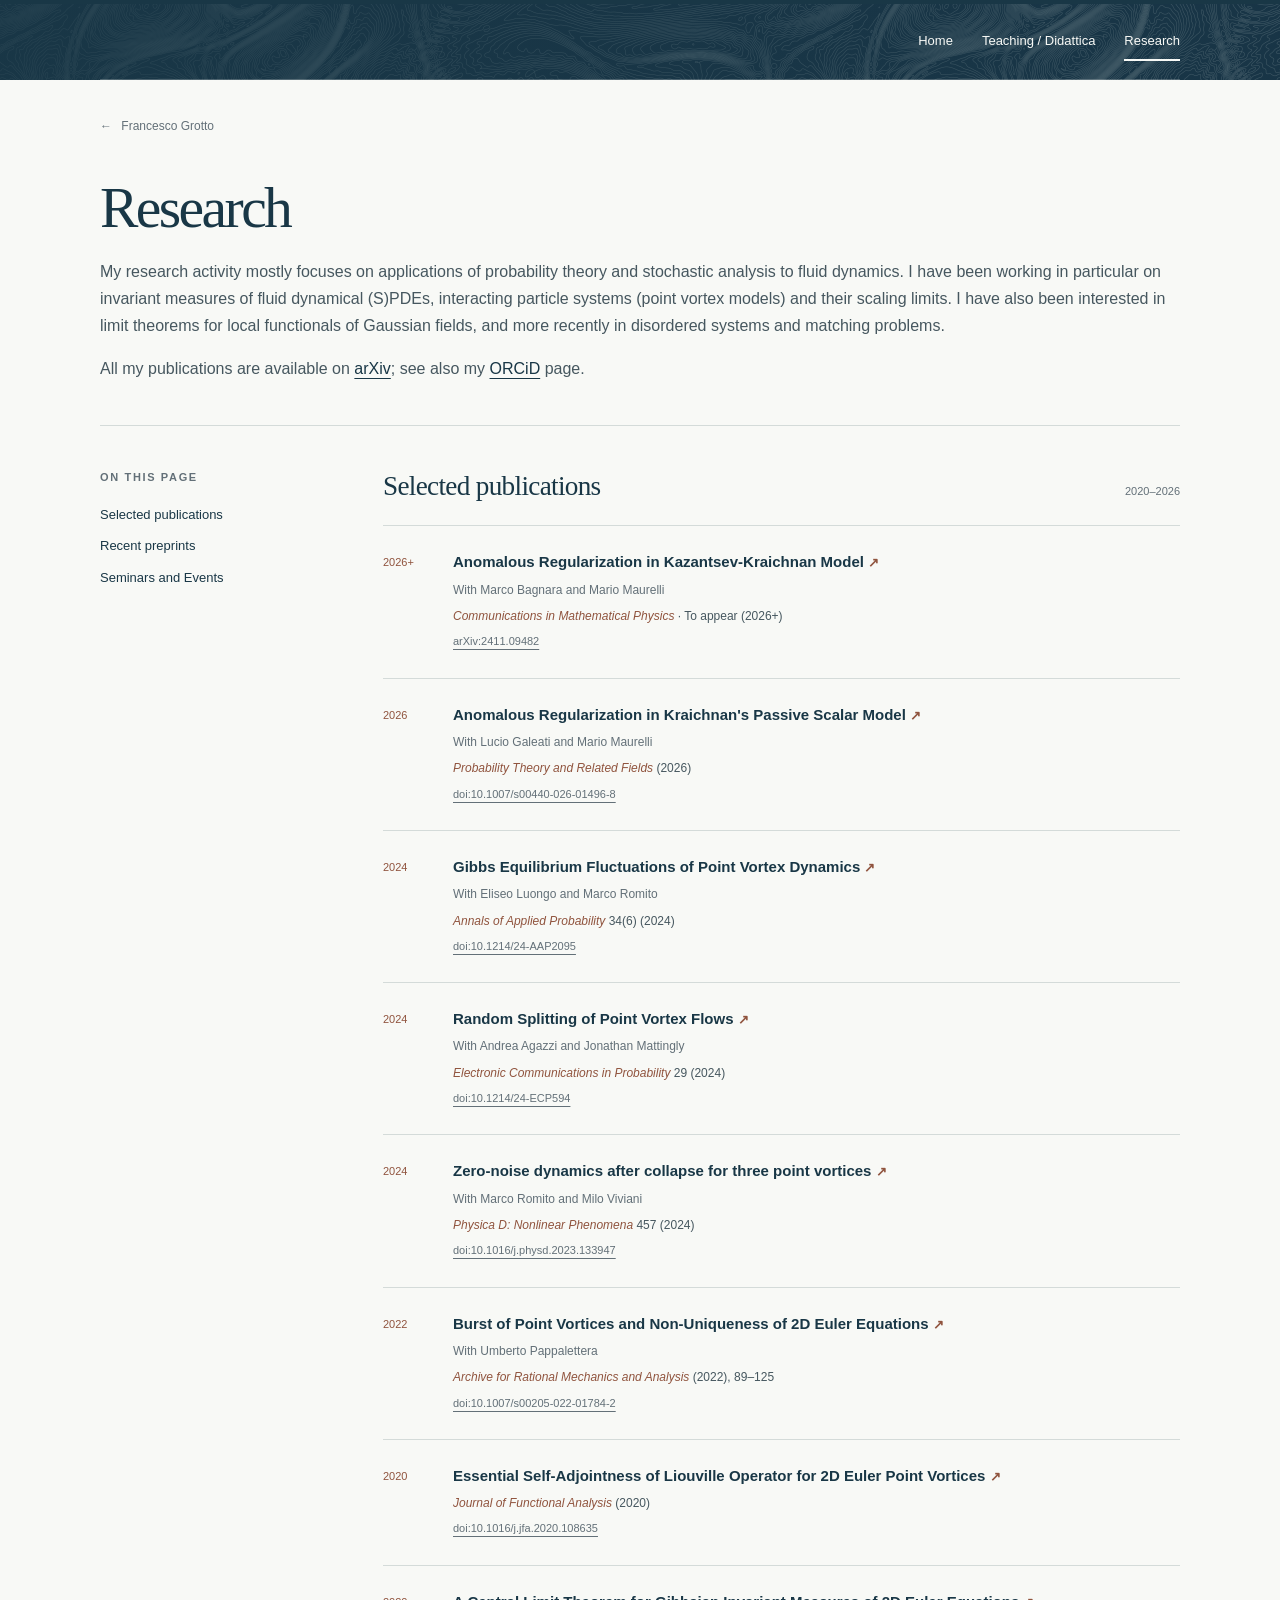
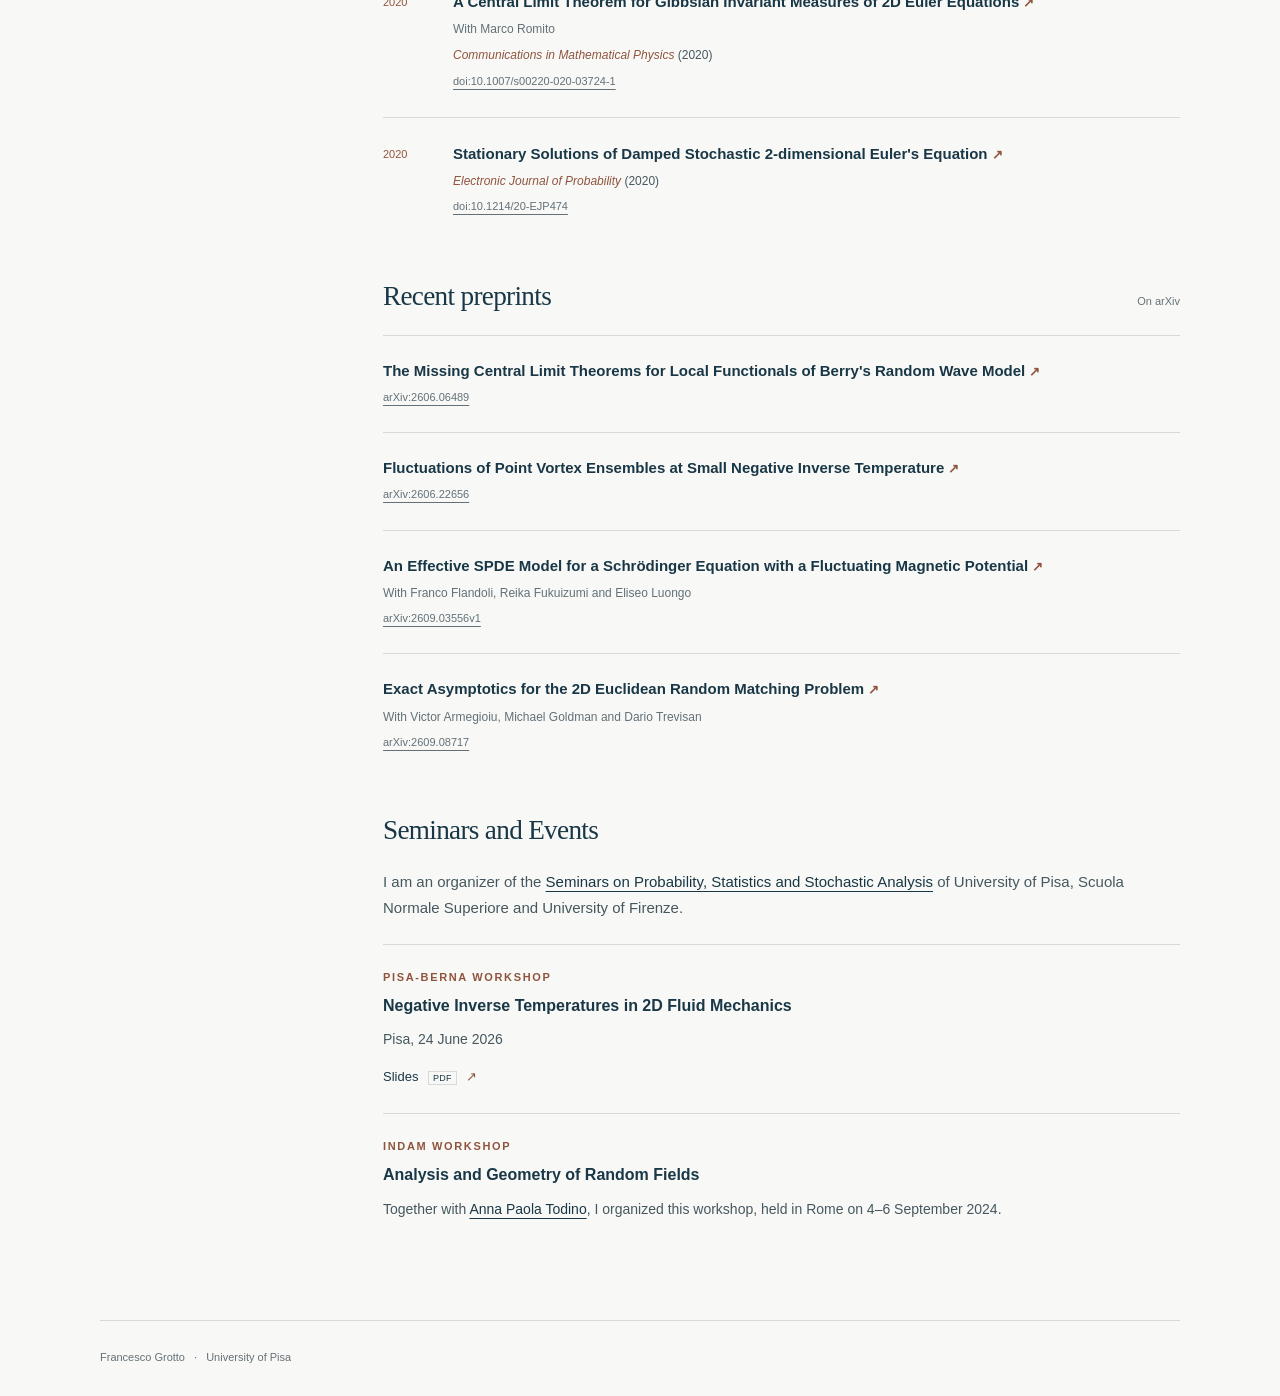
==== research.html @ 297f0f18 "Publish personal website" ====
<!doctype html>
<html lang="en">
<head>
  <meta charset="utf-8">
  <meta name="viewport" content="width=device-width, initial-scale=1">
  <meta name="description" content="Research interests and selected publications of Francesco Grotto: probability theory, stochastic analysis, fluid dynamics and interacting particle systems.">
  <meta name="theme-color" content="#193746">
  <title>Research | Francesco Grotto</title>
  <link rel="icon" href="assets/favicon.svg" type="image/svg+xml">
  <link rel="stylesheet" href="assets/style.css">
</head>
<body>
  <a class="skip-link" href="#main">Skip to content</a>
  <div class="vorticity-band navigation-band">
    <header class="site-header site-shell">
      <nav aria-label="Main navigation">
        <a href="index.html">Home</a>
        <a href="teaching.html" lang="it">Teaching / Didattica</a>
        <a href="research.html" aria-current="page">Research</a>
      </nav>
    </header>
  </div>

  <div class="site-shell">
    <main id="main">
      <div class="page-heading">
        <a class="back-link" href="index.html"><span aria-hidden="true">←</span> Francesco Grotto</a>
        <h1>Research</h1>
        <div class="page-intro">
          <p>My research activity mostly focuses on applications of probability theory and stochastic analysis to fluid dynamics. I have been working in particular on invariant measures of fluid dynamical (S)PDEs, interacting particle systems (point vortex models) and their scaling limits. I have also been interested in limit theorems for local functionals of Gaussian fields, and more recently in disordered systems and matching problems.</p>
          <p>All my publications are available on <a href="https://arxiv.org/search/?query=Grotto%2C+Francesco&amp;searchtype=author">arXiv</a>; see also my <a href="https://orcid.org/0000-0002-8689-4863">ORCiD</a> page.</p>
        </div>
      </div>

      <div class="page-layout">
        <aside class="page-sidebar" aria-label="Page contents">
          <p class="eyebrow">On this page</p>
          <nav aria-label="Research sections">
            <a href="#selected-publications">Selected publications</a>
            <a href="#recent-preprints">Recent preprints</a>
            <a href="#seminars-and-events">Seminars and Events</a>
          </nav>
        </aside>

        <div class="page-content">
          <section class="publications-section" id="selected-publications" aria-labelledby="publications-title">
            <div class="section-heading">
              <h2 id="publications-title">Selected publications</h2>
              <span class="section-note">2020–2026</span>
            </div>
            <ol class="publication-list" aria-label="Selected publications, most recent first">
              <li class="publication">
                <span class="publication-year">2026+</span>
                <div>
                  <h3><a href="https://arxiv.org/abs/2411.09482">Anomalous Regularization in Kazantsev-Kraichnan Model <span aria-hidden="true">↗</span></a></h3>
                  <p class="publication-authors">With <a href="https://marcobagnara.github.io/">Marco Bagnara</a> and <a href="https://sites.google.com/unipi.it/mariomaurelli/homepage">Mario Maurelli</a></p>
                  <p class="publication-venue"><cite>Communications in Mathematical Physics</cite> · To appear (2026+)</p>
                  <a class="publication-source" href="https://arxiv.org/abs/2411.09482">arXiv:2411.09482</a>
                </div>
              </li>
              <li class="publication">
                <span class="publication-year">2026</span>
                <div>
                  <h3><a href="https://doi.org/10.1007/s00440-026-01496-8">Anomalous Regularization in Kraichnan's Passive Scalar Model <span aria-hidden="true">↗</span></a></h3>
                  <p class="publication-authors">With <a href="https://sites.google.com/view/lucio-galeati-math/home">Lucio Galeati</a> and <a href="https://sites.google.com/unipi.it/mariomaurelli/homepage">Mario Maurelli</a></p>
                  <p class="publication-venue"><cite>Probability Theory and Related Fields</cite> (2026)</p>
                  <a class="publication-source" href="https://doi.org/10.1007/s00440-026-01496-8">doi:10.1007/s00440-026-01496-8</a>
                </div>
              </li>
              <li class="publication">
                <span class="publication-year">2024</span>
                <div>
                  <h3><a href="https://projecteuclid.org/journals/annals-of-applied-probability/volume-34/issue-6/Gibbs-equilibrium-fluctuations-of-point-vortex-dynamics/10.1214/24-AAP2095.short">Gibbs Equilibrium Fluctuations of Point Vortex Dynamics <span aria-hidden="true">↗</span></a></h3>
                  <p class="publication-authors">With Eliseo Luongo and <a href="https://people.dm.unipi.it/romito/">Marco Romito</a></p>
                  <p class="publication-venue"><cite>Annals of Applied Probability</cite> 34(6) (2024)</p>
                  <a class="publication-source" href="https://projecteuclid.org/journals/annals-of-applied-probability/volume-34/issue-6/Gibbs-equilibrium-fluctuations-of-point-vortex-dynamics/10.1214/24-AAP2095.short">doi:10.1214/24-AAP2095</a>
                </div>
              </li>
              <li class="publication">
                <span class="publication-year">2024</span>
                <div>
                  <h3><a href="https://doi.org/10.1214/24-ECP594">Random Splitting of Point Vortex Flows <span aria-hidden="true">↗</span></a></h3>
                  <p class="publication-authors">With <a href="https://people.dm.unipi.it/agazzi/">Andrea Agazzi</a> and <a href="https://scholars.duke.edu/person/jonathan.mattingly">Jonathan Mattingly</a></p>
                  <p class="publication-venue"><cite>Electronic Communications in Probability</cite> 29 (2024)</p>
                  <a class="publication-source" href="https://doi.org/10.1214/24-ECP594">doi:10.1214/24-ECP594</a>
                </div>
              </li>
              <li class="publication">
                <span class="publication-year">2024</span>
                <div>
                  <h3><a href="https://doi.org/10.1016/j.physd.2023.133947">Zero-noise dynamics after collapse for three point vortices <span aria-hidden="true">↗</span></a></h3>
                  <p class="publication-authors">With <a href="https://people.dm.unipi.it/romito/">Marco Romito</a> and <a href="https://miloviviani.wordpress.com/">Milo Viviani</a></p>
                  <p class="publication-venue"><cite>Physica D: Nonlinear Phenomena</cite> 457 (2024)</p>
                  <a class="publication-source" href="https://doi.org/10.1016/j.physd.2023.133947">doi:10.1016/j.physd.2023.133947</a>
                </div>
              </li>
              <li class="publication">
                <span class="publication-year">2022</span>
                <div>
                  <h3><a href="https://doi.org/10.1007/s00205-022-01784-2">Burst of Point Vortices and Non-Uniqueness of 2D Euler Equations <span aria-hidden="true">↗</span></a></h3>
                  <p class="publication-authors">With Umberto Pappalettera</p>
                  <p class="publication-venue"><cite>Archive for Rational Mechanics and Analysis</cite> (2022), 89–125</p>
                  <a class="publication-source" href="https://doi.org/10.1007/s00205-022-01784-2">doi:10.1007/s00205-022-01784-2</a>
                </div>
              </li>
              <li class="publication">
                <span class="publication-year">2020</span>
                <div>
                  <h3><a href="https://doi.org/10.1016/j.jfa.2020.108635">Essential Self-Adjointness of Liouville Operator for 2D Euler Point Vortices <span aria-hidden="true">↗</span></a></h3>
                  <p class="publication-venue"><cite>Journal of Functional Analysis</cite> (2020)</p>
                  <a class="publication-source" href="https://doi.org/10.1016/j.jfa.2020.108635">doi:10.1016/j.jfa.2020.108635</a>
                </div>
              </li>
              <li class="publication">
                <span class="publication-year">2020</span>
                <div>
                  <h3><a href="https://doi.org/10.1007/s00220-020-03724-1">A Central Limit Theorem for Gibbsian Invariant Measures of 2D Euler Equations <span aria-hidden="true">↗</span></a></h3>
                  <p class="publication-authors">With <a href="https://people.dm.unipi.it/romito/">Marco Romito</a></p>
                  <p class="publication-venue"><cite>Communications in Mathematical Physics</cite> (2020)</p>
                  <a class="publication-source" href="https://doi.org/10.1007/s00220-020-03724-1">doi:10.1007/s00220-020-03724-1</a>
                </div>
              </li>
              <li class="publication">
                <span class="publication-year">2020</span>
                <div>
                  <h3><a href="https://doi.org/10.1214/20-EJP474">Stationary Solutions of Damped Stochastic 2-dimensional Euler's Equation <span aria-hidden="true">↗</span></a></h3>
                  <p class="publication-venue"><cite>Electronic Journal of Probability</cite> (2020)</p>
                  <a class="publication-source" href="https://doi.org/10.1214/20-EJP474">doi:10.1214/20-EJP474</a>
                </div>
              </li>
            </ol>
          </section>

          <section class="preprints-section" id="recent-preprints" aria-labelledby="preprints-title">
            <div class="section-heading">
              <h2 id="preprints-title">Recent preprints</h2>
              <span class="section-note">On arXiv</span>
            </div>
            <ul class="preprint-list">
              <li>
                <h3><a href="https://arxiv.org/abs/2606.06489">The Missing Central Limit Theorems for Local Functionals of Berry's Random Wave Model <span aria-hidden="true">↗</span></a></h3>
                <a class="publication-source" href="https://arxiv.org/abs/2606.06489">arXiv:2606.06489</a>
              </li>
              <li>
                <h3><a href="https://arxiv.org/abs/2606.22656">Fluctuations of Point Vortex Ensembles at Small Negative Inverse Temperature <span aria-hidden="true">↗</span></a></h3>
                <a class="publication-source" href="https://arxiv.org/abs/2606.22656">arXiv:2606.22656</a>
              </li>
              <li>
                <h3><a href="https://arxiv.org/abs/2609.03556v1">An Effective SPDE Model for a Schrödinger Equation with a Fluctuating Magnetic Potential <span aria-hidden="true">↗</span></a></h3>
                <p class="publication-authors">With <a href="https://sites.google.com/sns.it/franco-flandoli/home-page">Franco Flandoli</a>, <a href="https://w-rdb.waseda.jp/html/100003634_en.html">Reika Fukuizumi</a> and Eliseo Luongo</p>
                <a class="publication-source" href="https://arxiv.org/abs/2609.03556v1">arXiv:2609.03556v1</a>
              </li>
              <li>
                <h3><a href="https://arxiv.org/abs/2609.08717">Exact Asymptotics for the 2D Euclidean Random Matching Problem <span aria-hidden="true">↗</span></a></h3>
                <p class="publication-authors">With <a href="https://scholar.google.com/citations?user=Z60sWWUAAAAJ&amp;hl=en">Victor Armegioiu</a>, <a href="https://www.cmap.polytechnique.fr/~michael.goldman/">Michael Goldman</a> and <a href="https://web.dm.unipi.it/trevisan/it/">Dario Trevisan</a></p>
                <a class="publication-source" href="https://arxiv.org/abs/2609.08717">arXiv:2609.08717</a>
              </li>
            </ul>
          </section>
          <section class="events-section" id="seminars-and-events" aria-labelledby="events-title">
            <div class="section-heading">
              <h2 id="events-title">Seminars and Events</h2>
            </div>
            <p class="events-intro">I am an organizer of the <a href="https://sites.google.com/unipi.it/spass">Seminars on Probability, Statistics and Stochastic Analysis</a> of University of Pisa, Scuola Normale Superiore and University of Firenze.</p>
            <article class="seminar" aria-labelledby="pisa-berna-seminar-title">
              <p class="eyebrow">Pisa-Berna Workshop</p>
              <h3 id="pisa-berna-seminar-title">Negative Inverse Temperatures in 2D Fluid Mechanics</h3>
              <p class="seminar-description">Pisa, <time datetime="2026-06-24">24 June 2026</time></p>
              <a class="text-link" href="PiBe.pdf">Slides <span class="file-type">PDF</span> <span aria-hidden="true">↗</span></a>
            </article>
            <article class="seminar" aria-labelledby="random-fields-workshop-title">
              <p class="eyebrow">INdAM workshop</p>
              <h3 id="random-fields-workshop-title">Analysis and Geometry of Random Fields</h3>
              <p class="seminar-description">Together with <a href="https://sites.google.com/view/anna-paola-todino/home">Anna Paola Todino</a>, I organized this workshop, held in Rome on <time datetime="2024-09-04">4</time>–<time datetime="2024-09-06">6 September 2024</time>.</p>
            </article>
          </section>
        </div>
      </div>
    </main>

    <footer class="site-footer">
      <p>Francesco Grotto <span aria-hidden="true">·</span> University of Pisa</p>
    </footer>
  </div>
</body>
</html>
---- assets/style.css ----
:root {
  color-scheme: light;
  --paper: #f8f9f6;
  --ink: #193746;
  --body: #46575f;
  --muted: #637078;
  --rule: #d4dbd9;
  --accent: #90543e;
  --band-text: #f8f9f6;
  --band-muted: #d7e2e6;
  --serif: Georgia, 'Times New Roman', serif;
  --sans: 'Segoe UI', -apple-system, BlinkMacSystemFont, Arial, sans-serif;
}

* { box-sizing: border-box; }
html { scroll-behavior: smooth; scroll-padding-top: 2rem; }
body { margin: 0; background: var(--paper); color: var(--body); font-family: var(--sans); font-size: 16px; line-height: 1.7; -webkit-font-smoothing: antialiased; }
body::before { display: block; height: 4px; background: var(--ink); content: ''; }
::selection { background: #dbe6e7; color: var(--ink); }
a { color: var(--ink); text-decoration-thickness: 1px; text-underline-offset: 4px; }
a:hover { color: var(--accent); }
a:focus-visible { outline: 2px solid var(--accent); outline-offset: 5px; border-radius: 1px; }
p, h1, h2, h3, figure { margin: 0; }
h1, h2, h3 { color: var(--ink); }
h1, h2 { font-family: var(--serif); font-weight: 400; }
h1 { font-size: clamp(3rem, 5.4vw, 4.5rem); line-height: 1.12; letter-spacing: -0.045em; }
h2 { font-size: 1.9rem; line-height: 1.25; letter-spacing: -0.025em; }
h3 { font-size: 1rem; font-weight: 600; line-height: 1.55; }
img { display: block; max-width: 100%; }
.site-shell { width: min(1080px, calc(100% - 112px)); margin-inline: auto; }
/* The source field is periodic: keep a fixed-size repeating tile, without stretching.
   A navy overlay harmonises the source blue and quietens the lines behind text. */
.vorticity-band {
  color: var(--band-muted);
  background-color: var(--ink);
  background-image: linear-gradient(90deg, rgba(25, 55, 70, 0.94), rgba(25, 55, 70, 0.88) 52%, rgba(25, 55, 70, 0.82)), url('vorticity-contours.png');
  background-size: auto, 800px 800px;
  background-repeat: no-repeat, repeat;
  background-position: center, center;
}
.vorticity-band h1, .vorticity-band .profile-role, .vorticity-band a { color: var(--band-text); }
.vorticity-band .profile-contact > span, .vorticity-band .email-link span { color: var(--band-muted); }
.vorticity-band .profile-affiliation a { text-decoration-color: rgba(248, 249, 246, 0.5); }
.vorticity-band a:hover { color: #fff; text-decoration: underline; }
.vorticity-band a:focus-visible { color: #fff; outline-color: var(--band-text); background-color: rgba(25, 55, 70, 0.75); }
.vorticity-band .portrait img { border-color: rgba(248, 249, 246, 0.6); }
.vorticity-band .site-header { border-bottom-color: rgba(248, 249, 246, 0.22); }
.vorticity-band .site-header nav a[aria-current="page"]::after { background: var(--band-text); }
.site-header { min-height: 76px; display: flex; align-items: center; justify-content: flex-end; border-bottom: 1px solid var(--rule); }
.site-header nav { display: flex; align-items: center; gap: 29px; }
.site-header nav a { position: relative; padding-block: 10px; font-size: 0.8125rem; font-weight: 500; text-decoration: none; white-space: nowrap; }
.site-header nav a[aria-current="page"]::after { position: absolute; height: 2px; background: var(--accent); content: ''; left: 0; right: 0; bottom: 2px; }
.eyebrow { font-size: 0.6875rem; line-height: 1.5; font-weight: 600; text-transform: uppercase; letter-spacing: 0.15em; color: var(--muted); }
.profile { display: grid; grid-template-columns: minmax(0, 1fr) 300px; grid-template-areas: 'identity portrait' 'details portrait'; column-gap: 48px; align-items: center; padding: 69px 0 65px; }
.profile-identity { grid-area: identity; }
.profile-details { grid-area: details; }
.profile-role { font-size: 1.2rem; color: var(--ink); margin-top: 20px; }
.profile-affiliation { font-size: 0.9375rem; margin-top: 1px; }
.profile-affiliation a { text-decoration-color: var(--rule); }
.profile-contact { display: flex; flex-direction: column; gap: 13px; font-size: 0.8125rem; line-height: 1.7; font-style: normal; margin-top: 23px; }
.email-link { align-self: start; font-size: 0.875rem; text-decoration: none; }
.email-link span { padding-left: 8px; color: var(--accent); }
.profile-contact > span { color: var(--muted); }
.portrait { grid-area: portrait; width: 240px; justify-self: center; align-self: center; }
.portrait img { width: 100%; height: auto; aspect-ratio: 1; object-fit: cover; object-position: 50% 35%; border: 1px solid var(--rule); border-radius: 50%; }
.portrait figcaption { font-size: 0.625rem; color: var(--muted); text-transform: uppercase; letter-spacing: 0.12em; margin-top: 11px; text-align: center; }
.home-sections { border-top: 1px solid var(--rule); }
.home-section { padding-block: 32px 34px; border-bottom: 1px solid var(--rule); }
.home-section h2 { font-size: 1.875rem; }
.home-section h2 a { display: inline; text-decoration: none; }
.title-translation { color: var(--muted); }
.section-arrow { display: inline-block; margin-left: 15px; font-family: var(--sans); font-size: 1.25rem; font-weight: 400; color: var(--accent); transition: transform 160ms ease; }
.home-section h2 a:hover .section-arrow { transform: translate(2px, -2px); }
.home-section-copy p { max-width: 620px; font-size: 0.9375rem; line-height: 1.75; margin-top: 12px; }
.home-news strong { color: var(--accent); margin-inline-end: 0.4em; }
.section-note { font-size: 0.6875rem; color: var(--muted); }
.site-footer { display: flex; flex-wrap: wrap; align-items: center; justify-content: space-between; gap: 16px 28px; padding-block: 27px 30px; font-size: 0.6875rem; color: var(--muted); }
.site-footer p span { padding-inline: 6px; }
body:not(.home) .site-footer { margin-top: 74px; border-top: 1px solid var(--rule); }
.page-heading { padding-block: 31px 43px; border-bottom: 1px solid var(--rule); }
.back-link { font-size: 0.75rem; text-decoration: none; color: var(--muted); }
.back-link span { margin-right: 6px; }
.page-heading .eyebrow { margin-top: 38px; margin-bottom: 13px; }
.page-heading .back-link + h1 { margin-top: 38px; }
.page-heading h1 { font-size: clamp(2.8rem, 4.5vw, 3.8rem); }
.page-intro { margin-top: 17px; font-size: 1rem; }
.page-intro p + p { margin-top: 1em; }
.page-layout { display: grid; grid-template-columns: 215px minmax(0, 1fr); column-gap: 68px; padding-top: 43px; align-items: start; }
.page-sidebar { position: sticky; top: 32px; font-size: 0.8125rem; }
.page-sidebar nav { display: flex; flex-direction: column; gap: 12px; margin-top: 19px; }
.page-sidebar nav a { text-decoration: none; line-height: 1.5; }
.sidebar-note { border-top: 1px solid var(--rule); margin-top: 30px; padding-top: 24px; }
.sidebar-note h2 { font-family: var(--sans); font-size: 0.8125rem; font-weight: 600; letter-spacing: 0; line-height: 1.6; margin-bottom: 9px; }
.sidebar-note p { color: var(--muted); font-size: 0.75rem; }
.sidebar-note p a { overflow-wrap: anywhere; }
.sidebar-note .text-link { margin-top: 14px; font-size: 0.75rem; display: inline-block; }
.text-link { font-size: 0.8125rem; text-decoration: none; }
.text-link span[aria-hidden] { color: var(--accent); margin-left: 6px; }
.page-content { min-width: 0; }
.page-content > section { scroll-margin-top: 32px; }
.page-content h2 { font-size: 1.7rem; }
.section-heading { display: flex; flex-wrap: wrap; align-items: baseline; justify-content: space-between; gap: 10px; padding-bottom: 22px; }
.publication-list, .preprint-list { list-style: none; margin: 0; padding: 0; }
.publication { display: grid; grid-template-columns: 50px minmax(0, 1fr); gap: 20px; padding-block: 24px; border-top: 1px solid var(--rule); }
.publication-year { font-size: 0.6875rem; color: var(--accent); font-variant-numeric: tabular-nums; padding-top: 3px; }
.publication h3, .preprint-list h3 { font-size: 0.9375rem; }
.publication h3 a, .preprint-list h3 a { text-decoration: none; }
.publication h3 a span, .preprint-list h3 a span { color: var(--accent); white-space: nowrap; font-size: 0.8125rem; }
.publication-authors { font-size: 0.75rem; color: var(--muted); margin-top: 6px; }
.publication-authors a { color: inherit; text-decoration: none; }
.publication-authors a:hover { color: var(--accent); text-decoration: underline; }
.publication-venue { font-size: 0.75rem; margin-top: 6px; }
.publication-venue cite { color: var(--accent); }
.publication-source { display: inline-block; font-size: 0.6875rem; color: var(--muted); margin-top: 5px; overflow-wrap: anywhere; }
.preprints-section, .events-section { margin-top: 36px; }
.events-intro { font-size: 0.9375rem; margin-bottom: 24px; }
.preprint-list li { border-top: 1px solid var(--rule); padding-block: 23px; }
.seminar { border-top: 1px solid var(--rule); padding-block: 24px; }
.seminar .eyebrow { color: var(--accent); margin-bottom: 8px; }
.seminar-description { font-size: 0.875rem; margin-top: 10px; }
.seminar .text-link { display: inline-block; margin-top: 14px; }
.draft-note { padding: 14px 17px; background: #eef0eb; border-left: 2px solid #a2afa6; font-size: 0.75rem; color: var(--body); margin-bottom: 34px; }
.draft-label { color: var(--ink); font-weight: 600; margin-right: 7px; }
.course { padding-bottom: 32px; }
.course + .course { border-top: 1px solid var(--rule); padding-top: 32px; }
.course .eyebrow { margin-bottom: 10px; font-size: 0.625rem; letter-spacing: 0.1em; color: var(--accent); }
.course > p:not(.eyebrow) { font-size: 0.9375rem; margin-top: 15px; }
.course-details { display: grid; grid-template-columns: 1fr 1fr; gap: 30px; margin-top: 22px; }
.course-details h3 { font-size: 0.8125rem; margin-bottom: 6px; }
.course-details p { font-size: 0.8125rem; }
.placeholder-copy { color: var(--muted); }
.course > .text-link { display: inline-block; margin-top: 23px; }
.file-type { border: 1px solid var(--rule); font-size: 0.5625rem; padding: 1px 4px; margin-left: 6px; letter-spacing: 0.03em; }
.skip-link { position: absolute; left: 20px; top: -100px; padding: 8px 16px; background: var(--ink); color: white; z-index: 10; }
.skip-link:focus { top: 12px; color: white; }

@media (min-width: 1400px) {
  .site-shell { width: min(1120px, calc(100% - 160px)); }
  .profile { padding-block: 82px 76px; }
  .home-section { padding-block: 36px 38px; }
}
@media (max-width: 1000px) {
  .site-shell { width: calc(100% - 72px); }
  .site-header nav { gap: 20px; }
  .profile { grid-template-columns: minmax(0, 1fr) 240px; column-gap: 32px; }
  .page-layout { grid-template-columns: 175px minmax(0, 1fr); column-gap: 38px; }
}
@media (max-width: 720px) {
  .site-shell { width: calc(100% - 40px); }
  .site-header { min-height: 0; padding-block: 17px 13px; }
  .site-header nav { width: 100%; gap: 23px; flex-wrap: wrap; }
  .site-header nav a { font-size: 0.75rem; padding-block: 6px 10px; }
  .profile { grid-template-columns: minmax(0, 1fr) clamp(112px, 24vw, 160px); grid-template-areas: 'identity portrait' 'details details'; column-gap: 20px; padding-block: 43px 38px; }
  .profile h1 { font-size: clamp(2rem, 7.5vw, 3.5rem); }
  .profile-role { margin-top: 21px; font-size: 1.0625rem; }
  .profile-affiliation { max-width: 340px; font-size: 0.8125rem; }
  .profile-contact { font-size: 0.75rem; margin-top: 22px; gap: 14px; }
  .email-link { font-size: 0.8125rem; }
  .portrait { width: 100%; }
  .portrait figcaption { display: none; }
  .home-section { padding-block: 28px; }
  .home-section h2 { font-size: clamp(1.4rem, 4.8vw, 1.8rem); }
  .home-section-copy p { font-size: 0.875rem; margin-top: 10px; }
  .section-arrow { font-size: 1rem; margin-left: 9px; }
  .site-footer { align-items: flex-start; flex-direction: column; gap: 10px; padding-block: 24px; }
  .page-heading { padding-block: 23px 31px; }
  .page-heading .eyebrow { margin-top: 31px; }
  .page-heading .back-link + h1 { margin-top: 31px; }
  .page-heading h1 { font-size: clamp(2.6rem, 8vw, 3.6rem); }
  .page-intro { font-size: 0.9375rem; }
  .page-layout { display: block; padding-top: 25px; }
  .page-sidebar { position: static; padding-bottom: 26px; margin-bottom: 29px; border-bottom: 1px solid var(--rule); }
  .page-sidebar nav { flex-direction: row; flex-wrap: wrap; column-gap: 20px; row-gap: 12px; margin-top: 14px; }
  .sidebar-note { margin-top: 22px; padding-top: 18px; }
  .sidebar-note p { max-width: 430px; }
  .sidebar-note .text-link { margin-top: 10px; }
  .page-content h2 { font-size: 1.6rem; }
  .course-details { gap: 21px; }
  .publication { grid-template-columns: 42px minmax(0, 1fr); gap: 14px; }
  .publication h3, .preprint-list h3 { font-size: 0.9375rem; }
  body:not(.home) .site-footer { margin-top: 42px; }
}
@media (max-width: 380px) {
  .site-header nav { gap: 14px; }
  .site-header nav a { font-size: 0.6875rem; }
  .profile-contact > span { font-size: 0.6875rem; }
  .course-details { grid-template-columns: 1fr; gap: 17px; }
}
@media (prefers-reduced-motion: reduce) {
  html { scroll-behavior: auto; }
  *, *::before, *::after { transition: none !important; }
}
@media print {
  body { background: white; font-size: 11pt; }
  .vorticity-band { background: none; color: var(--body); }
  .vorticity-band h1, .vorticity-band .profile-role, .vorticity-band a { color: var(--ink); }
  .vorticity-band .profile-contact > span, .vorticity-band .email-link span { color: var(--body); }
  .navigation-band { display: none; }
  body::before, .skip-link, .site-header nav, .page-sidebar, .site-footer { display: none; }
  .site-shell { width: 100%; }
  .site-header { min-height: 70px; }
  .page-layout { display: block; }
  .page-heading { padding-block: 20px; }
  .publication, .preprint-list li, .course, .seminar { break-inside: avoid; }
  a { color: inherit; }
}
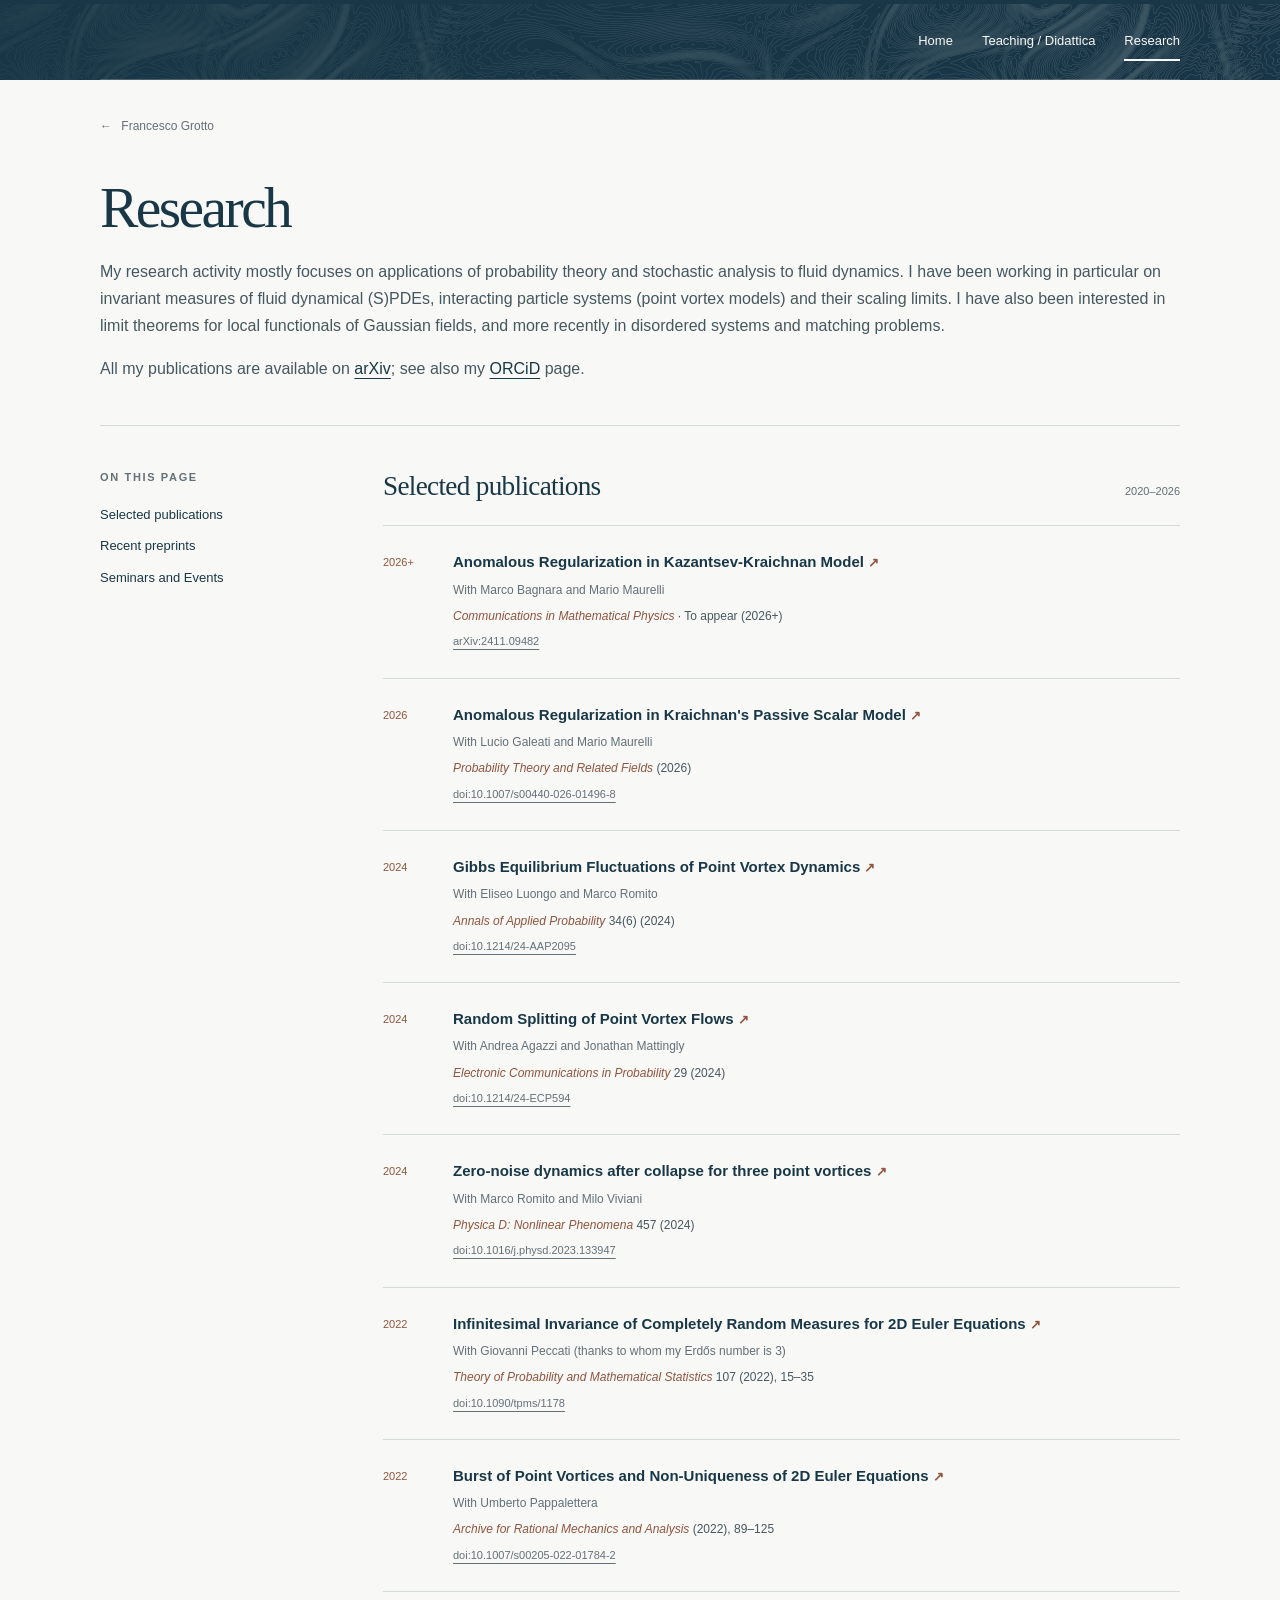
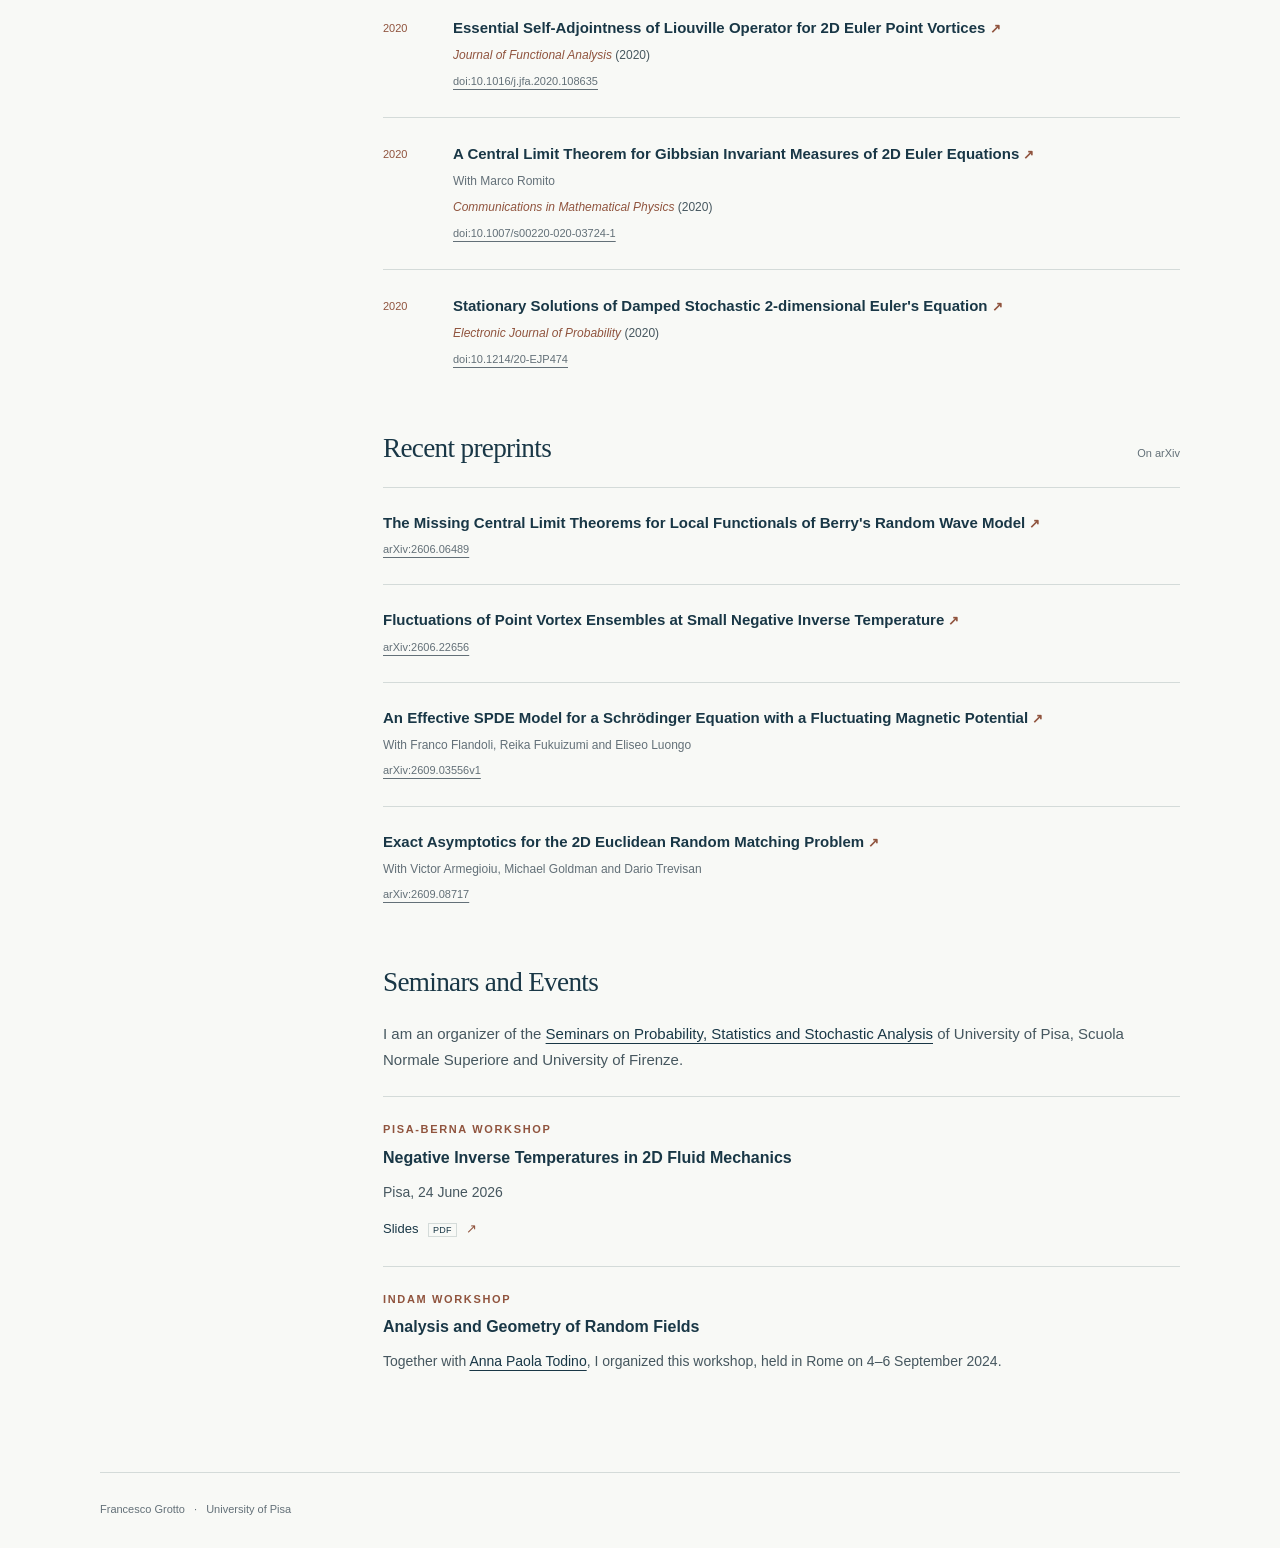
==== commit 292b15a7: "Add the Euler equations publication with Giovanni Peccati" ====
--- a/research.html
+++ b/research.html
@@ -5,7 +5,7 @@
   <meta name="viewport" content="width=device-width, initial-scale=1">
   <meta name="description" content="Research interests and selected publications of Francesco Grotto: probability theory, stochastic analysis, fluid dynamics and interacting particle systems.">
   <meta name="theme-color" content="#193746">
-  <title>Research | Francesco Grotto</title>
+  <title translate="no">Research | Francesco Grotto</title>
   <link rel="icon" href="assets/favicon.svg" type="image/svg+xml">
   <link rel="stylesheet" href="assets/style.css">
 </head>
@@ -24,7 +24,7 @@
   <div class="site-shell">
     <main id="main">
       <div class="page-heading">
-        <a class="back-link" href="index.html"><span aria-hidden="true">←</span> Francesco Grotto</a>
+        <a class="back-link notranslate" translate="no" href="index.html"><span aria-hidden="true">←</span> Francesco Grotto</a>
         <h1>Research</h1>
         <div class="page-intro">
           <p>My research activity mostly focuses on applications of probability theory and stochastic analysis to fluid dynamics. I have been working in particular on invariant measures of fluid dynamical (S)PDEs, interacting particle systems (point vortex models) and their scaling limits. I have also been interested in limit theorems for local functionals of Gaussian fields, and more recently in disordered systems and matching problems.</p>
@@ -92,6 +92,15 @@
                   <p class="publication-authors">With <a href="https://people.dm.unipi.it/romito/">Marco Romito</a> and <a href="https://miloviviani.wordpress.com/">Milo Viviani</a></p>
                   <p class="publication-venue"><cite>Physica D: Nonlinear Phenomena</cite> 457 (2024)</p>
                   <a class="publication-source" href="https://doi.org/10.1016/j.physd.2023.133947">doi:10.1016/j.physd.2023.133947</a>
+                </div>
+              </li>
+              <li class="publication">
+                <span class="publication-year">2022</span>
+                <div>
+                  <h3><a href="https://doi.org/10.1090/tpms/1178">Infinitesimal Invariance of Completely Random Measures for 2D Euler Equations <span aria-hidden="true">↗</span></a></h3>
+                  <p class="publication-authors">With <a href="https://sites.google.com/site/giovannipeccati/home">Giovanni Peccati</a> (thanks to whom my Erdős number is 3)</p>
+                  <p class="publication-venue"><cite>Theory of Probability and Mathematical Statistics</cite> 107 (2022), 15–35</p>
+                  <a class="publication-source" href="https://doi.org/10.1090/tpms/1178">doi:10.1090/tpms/1178</a>
                 </div>
               </li>
               <li class="publication">
@@ -179,7 +188,7 @@
     </main>
 
     <footer class="site-footer">
-      <p>Francesco Grotto <span aria-hidden="true">·</span> University of Pisa</p>
+      <p><bdi class="notranslate" translate="no">Francesco Grotto</bdi> <span aria-hidden="true">·</span> University of Pisa</p>
     </footer>
   </div>
 </body>
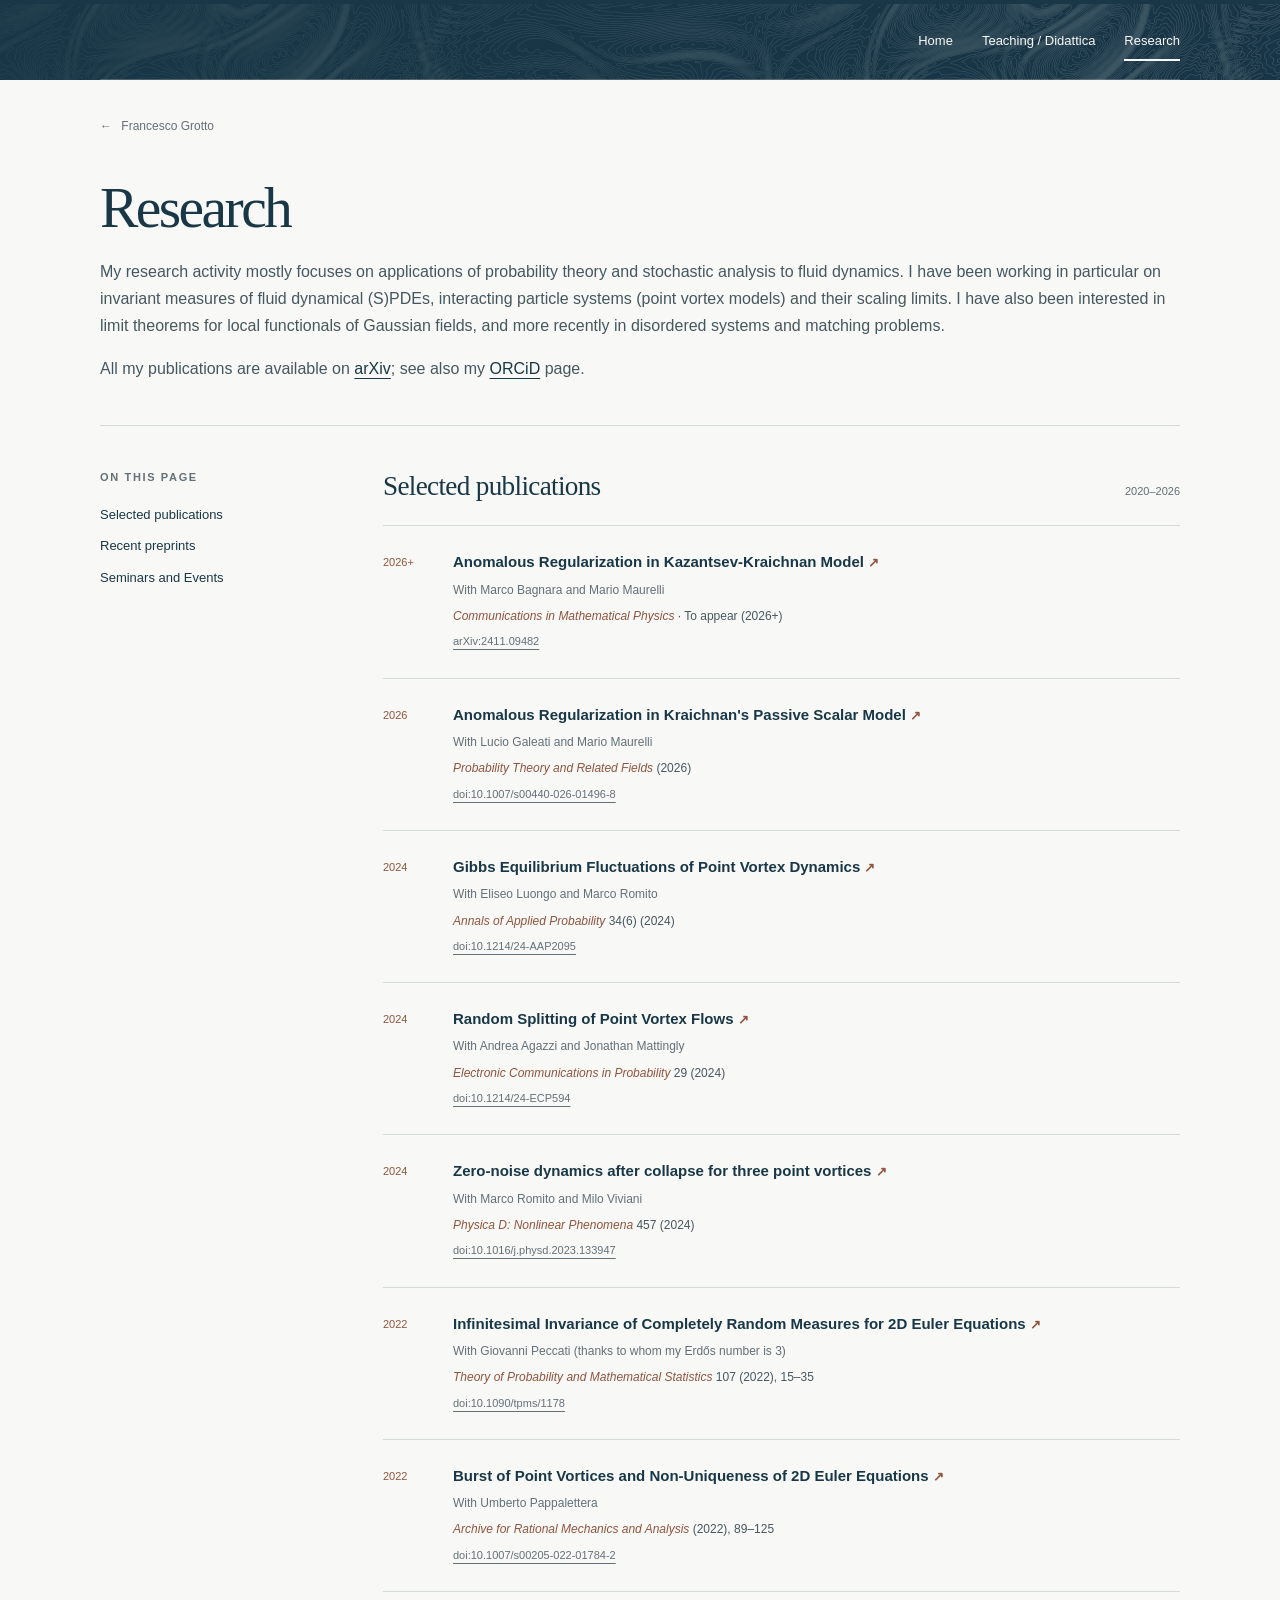
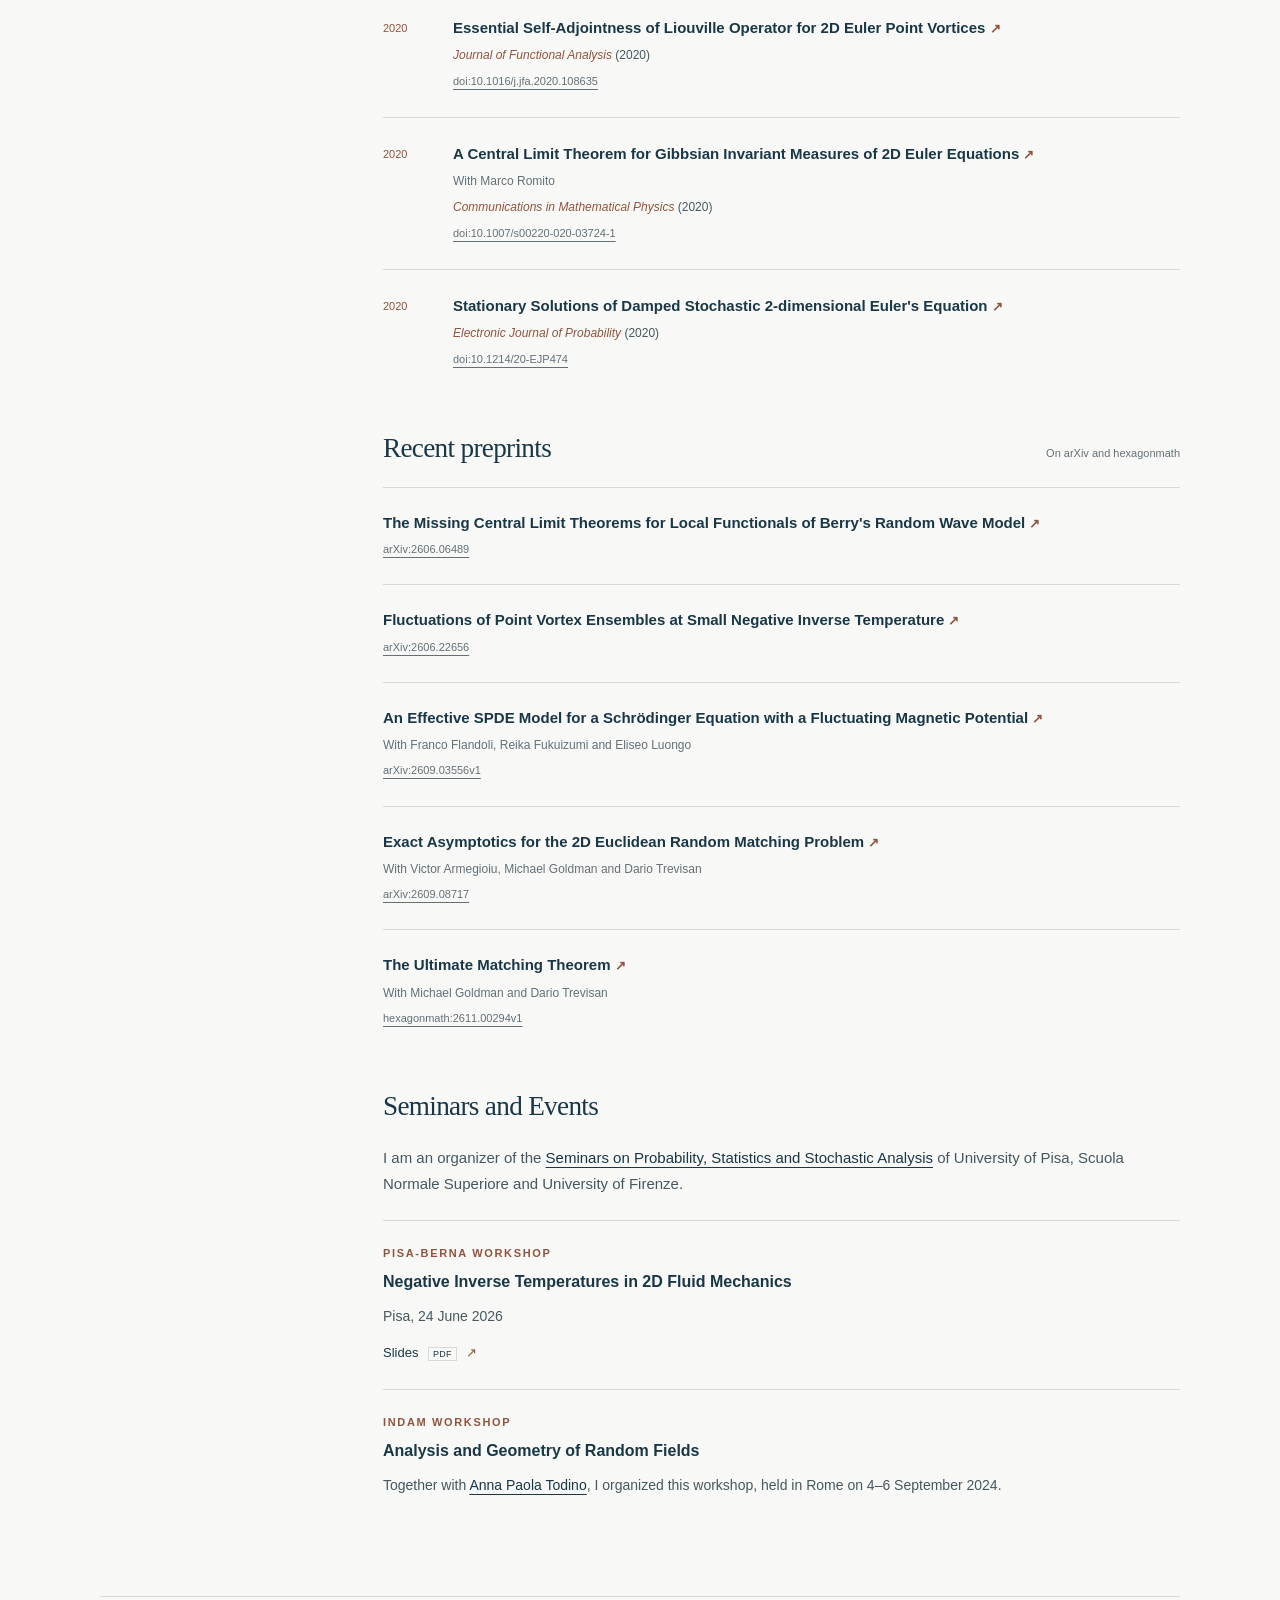
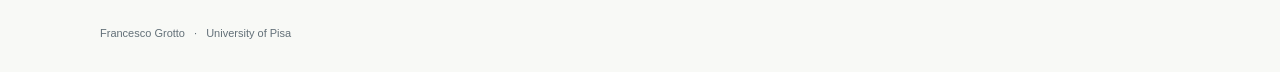
==== commit 4ff238a2: "Add The Ultimate Matching Theorem to recent preprints" ====
--- a/research.html
+++ b/research.html
@@ -143,7 +143,7 @@
           <section class="preprints-section" id="recent-preprints" aria-labelledby="preprints-title">
             <div class="section-heading">
               <h2 id="preprints-title">Recent preprints</h2>
-              <span class="section-note">On arXiv</span>
+              <span class="section-note">On arXiv and hexagonmath</span>
             </div>
             <ul class="preprint-list">
               <li>
@@ -163,6 +163,11 @@
                 <h3><a href="https://arxiv.org/abs/2609.08717">Exact Asymptotics for the 2D Euclidean Random Matching Problem <span aria-hidden="true">↗</span></a></h3>
                 <p class="publication-authors">With <a href="https://scholar.google.com/citations?user=Z60sWWUAAAAJ&amp;hl=en">Victor Armegioiu</a>, <a href="https://www.cmap.polytechnique.fr/~michael.goldman/">Michael Goldman</a> and <a href="https://web.dm.unipi.it/trevisan/it/">Dario Trevisan</a></p>
                 <a class="publication-source" href="https://arxiv.org/abs/2609.08717">arXiv:2609.08717</a>
+              </li>
+              <li>
+                <h3><a href="https://hexagonmath.org/2611.00294v1">The Ultimate Matching Theorem <span aria-hidden="true">↗</span></a></h3>
+                <p class="publication-authors">With <a href="https://www.cmap.polytechnique.fr/~michael.goldman/">Michael Goldman</a> and <a href="https://web.dm.unipi.it/trevisan/it/">Dario Trevisan</a></p>
+                <a class="publication-source" href="https://hexagonmath.org/2611.00294v1">hexagonmath:2611.00294v1</a>
               </li>
             </ul>
           </section>
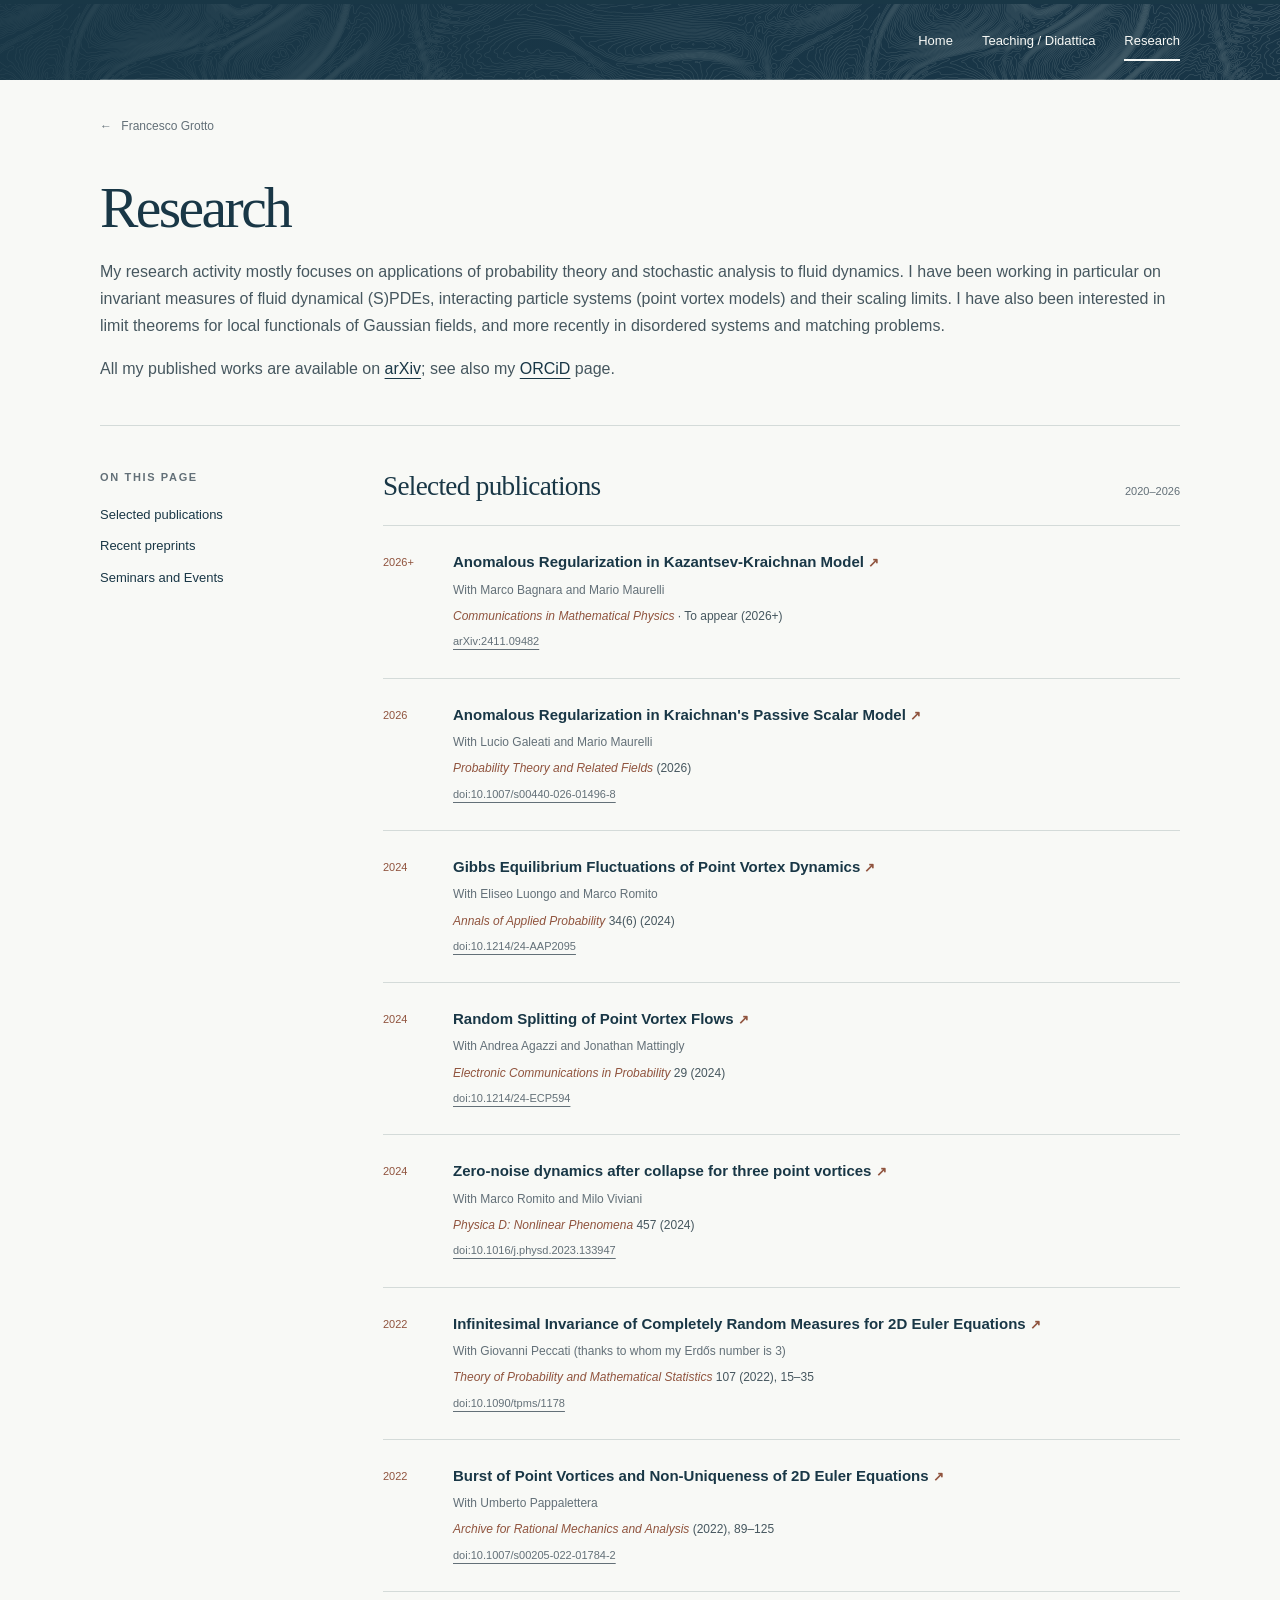
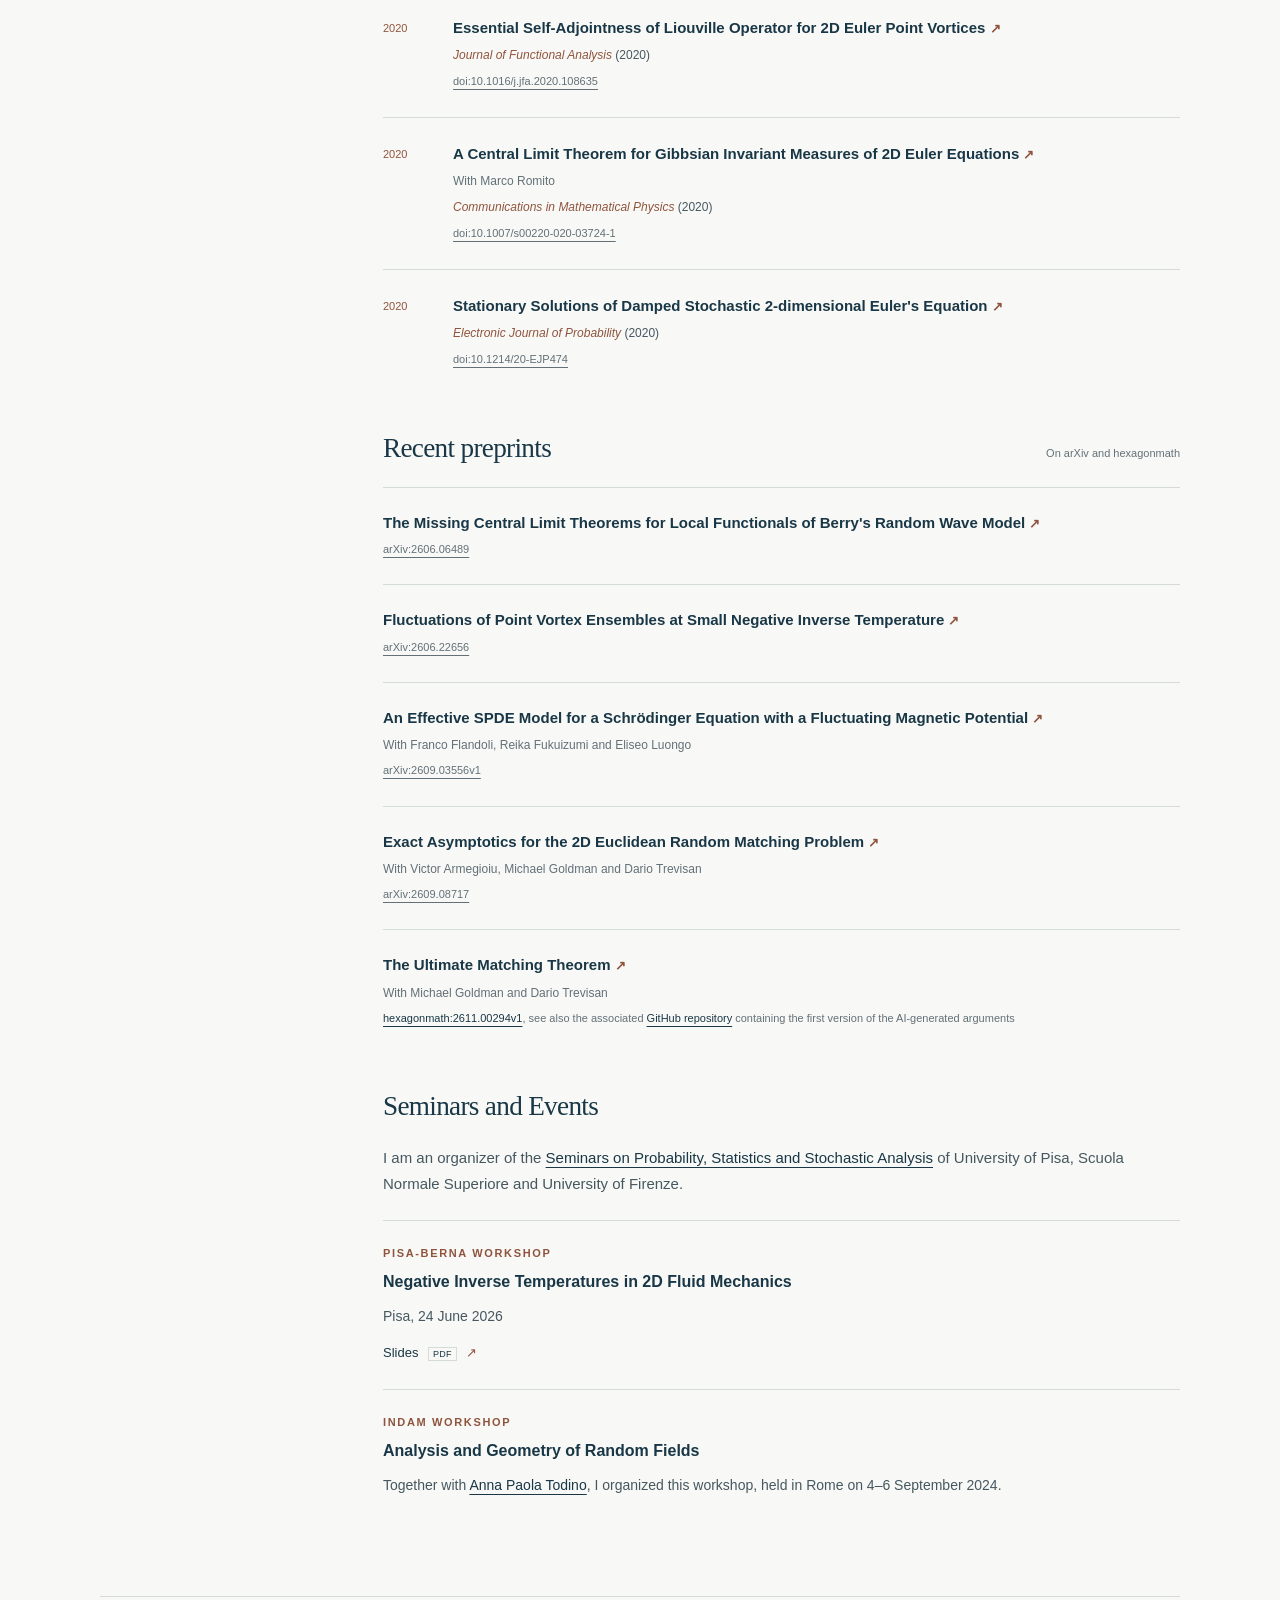
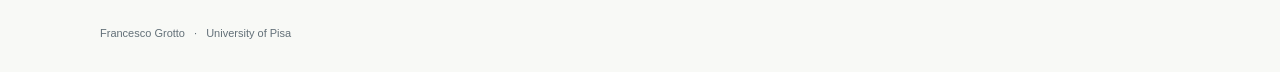
==== commit 359a10fb: "Clarify published works wording and link matching theorem arguments" ====
--- a/research.html
+++ b/research.html
@@ -28,7 +28,7 @@
         <h1>Research</h1>
         <div class="page-intro">
           <p>My research activity mostly focuses on applications of probability theory and stochastic analysis to fluid dynamics. I have been working in particular on invariant measures of fluid dynamical (S)PDEs, interacting particle systems (point vortex models) and their scaling limits. I have also been interested in limit theorems for local functionals of Gaussian fields, and more recently in disordered systems and matching problems.</p>
-          <p>All my publications are available on <a href="https://arxiv.org/search/?query=Grotto%2C+Francesco&amp;searchtype=author">arXiv</a>; see also my <a href="https://orcid.org/0000-0002-8689-4863">ORCiD</a> page.</p>
+          <p>All my published works are available on <a href="https://arxiv.org/search/?query=Grotto%2C+Francesco&amp;searchtype=author">arXiv</a>; see also my <a href="https://orcid.org/0000-0002-8689-4863">ORCiD</a> page.</p>
         </div>
       </div>
 
@@ -167,7 +167,7 @@
               <li>
                 <h3><a href="https://hexagonmath.org/2611.00294v1">The Ultimate Matching Theorem <span aria-hidden="true">↗</span></a></h3>
                 <p class="publication-authors">With <a href="https://www.cmap.polytechnique.fr/~michael.goldman/">Michael Goldman</a> and <a href="https://web.dm.unipi.it/trevisan/it/">Dario Trevisan</a></p>
-                <a class="publication-source" href="https://hexagonmath.org/2611.00294v1">hexagonmath:2611.00294v1</a>
+                <p class="publication-source"><a href="https://hexagonmath.org/2611.00294v1">hexagonmath:2611.00294v1</a>, see also the associated <a href="https://github.com/grottofrancesco/UltimateMatchingTheorem">GitHub repository</a> containing the first version of the AI-generated arguments</p>
               </li>
             </ul>
           </section>
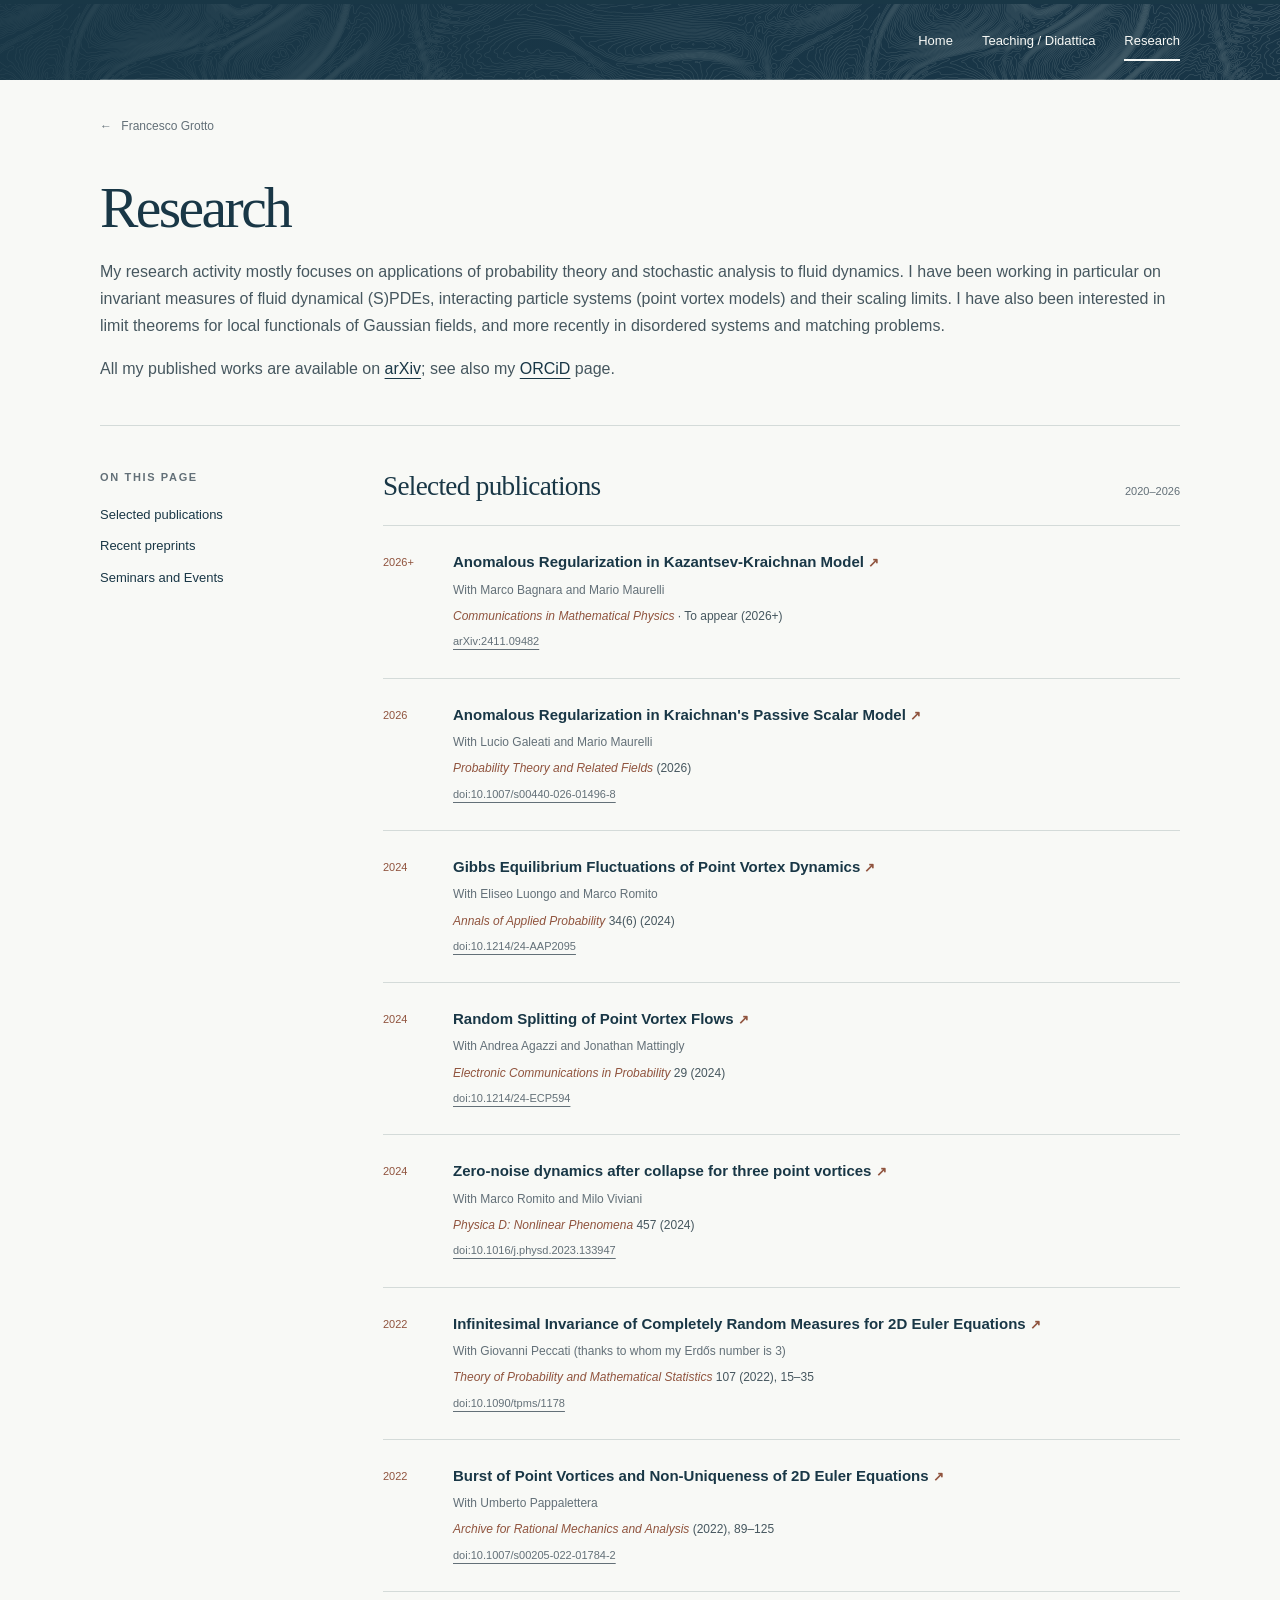
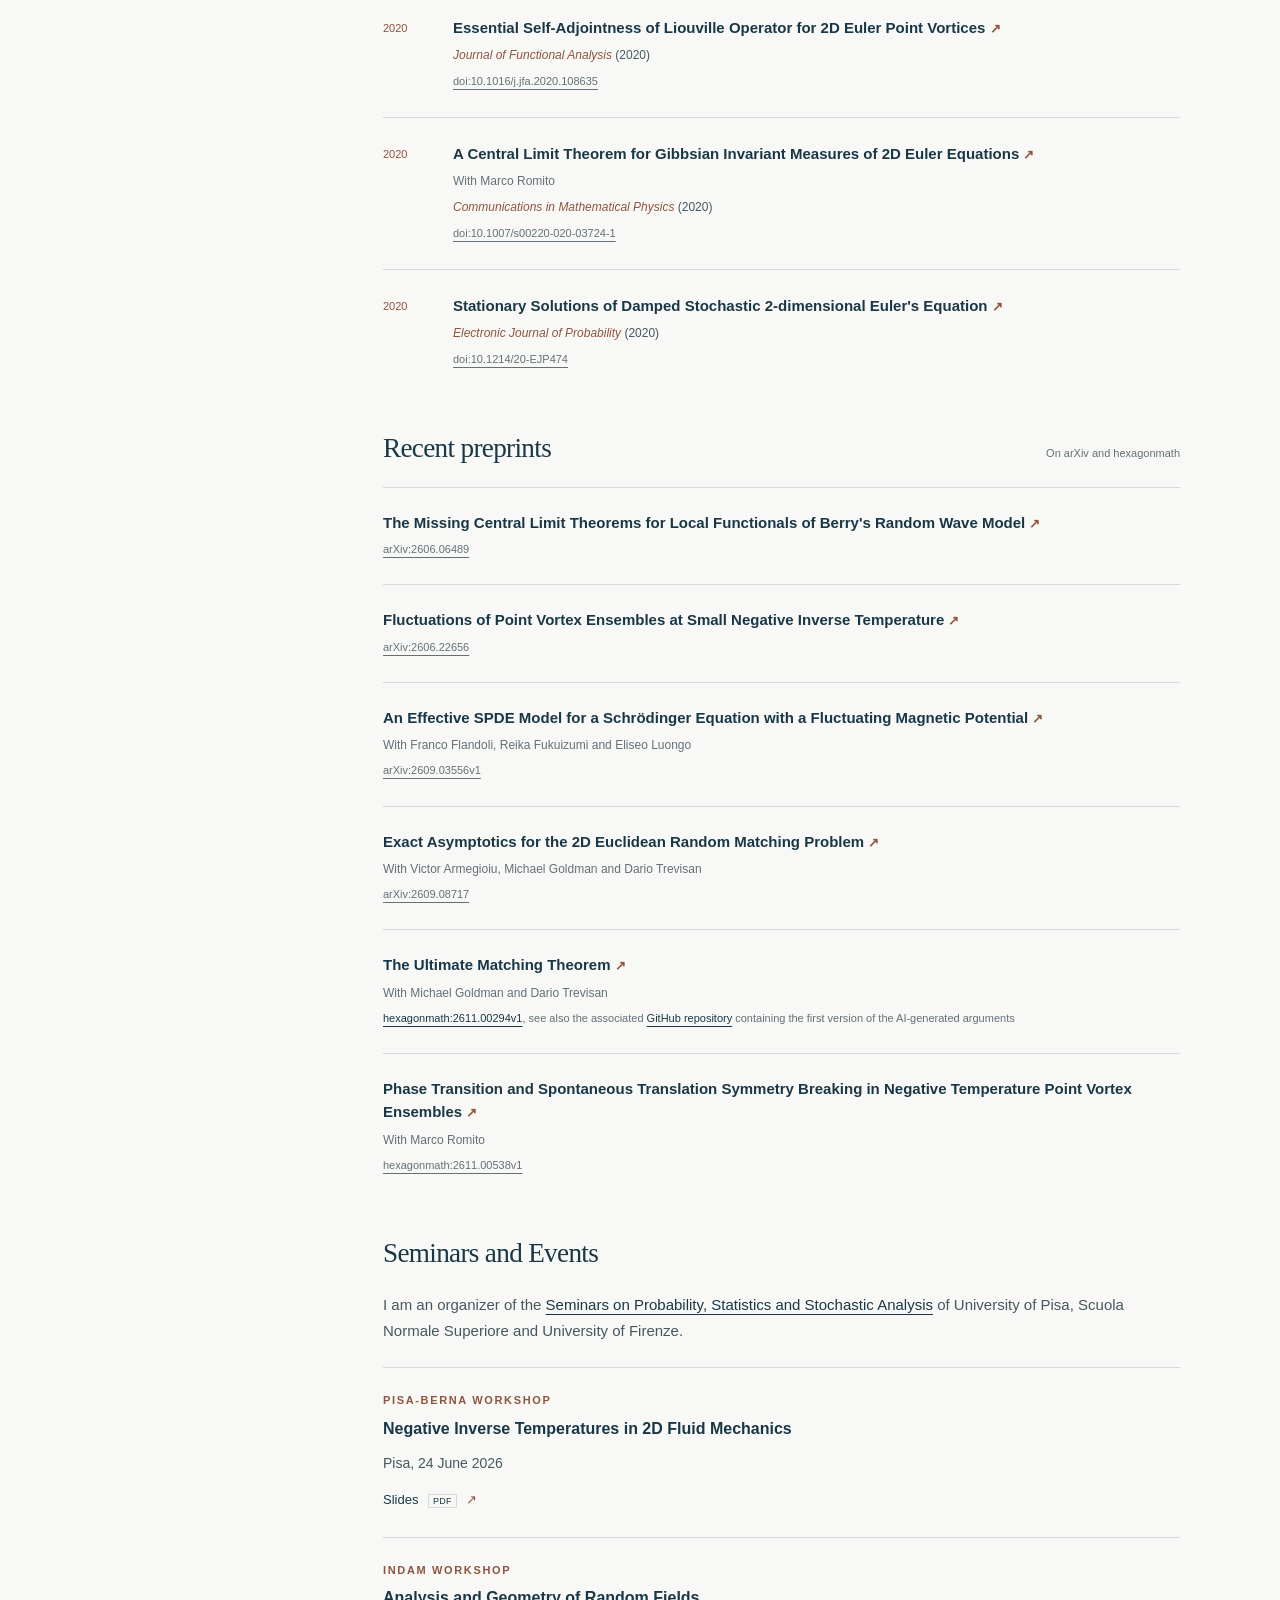
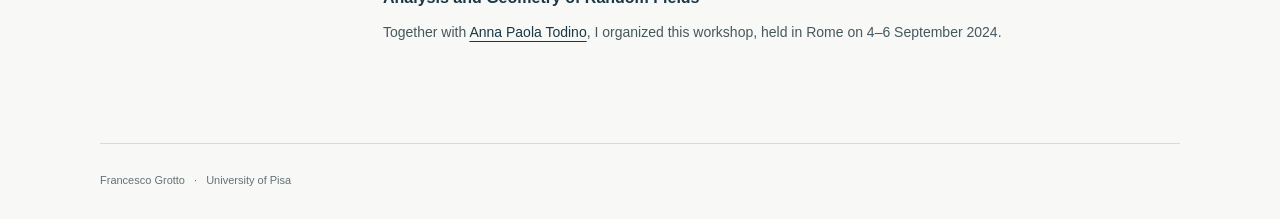
==== commit 679537f9: "Add point vortex phase transition paper to recent preprints" ====
--- a/research.html
+++ b/research.html
@@ -169,6 +169,11 @@
                 <p class="publication-authors">With <a href="https://www.cmap.polytechnique.fr/~michael.goldman/">Michael Goldman</a> and <a href="https://web.dm.unipi.it/trevisan/it/">Dario Trevisan</a></p>
                 <p class="publication-source"><a href="https://hexagonmath.org/2611.00294v1">hexagonmath:2611.00294v1</a>, see also the associated <a href="https://github.com/grottofrancesco/UltimateMatchingTheorem">GitHub repository</a> containing the first version of the AI-generated arguments</p>
               </li>
+              <li>
+                <h3><a href="https://hexagonmath.org/2611.00538v1">Phase Transition and Spontaneous Translation Symmetry Breaking in Negative Temperature Point Vortex Ensembles <span aria-hidden="true">↗</span></a></h3>
+                <p class="publication-authors">With <a href="https://people.dm.unipi.it/romito/">Marco Romito</a></p>
+                <a class="publication-source" href="https://hexagonmath.org/2611.00538v1">hexagonmath:2611.00538v1</a>
+              </li>
             </ul>
           </section>
           <section class="events-section" id="seminars-and-events" aria-labelledby="events-title">
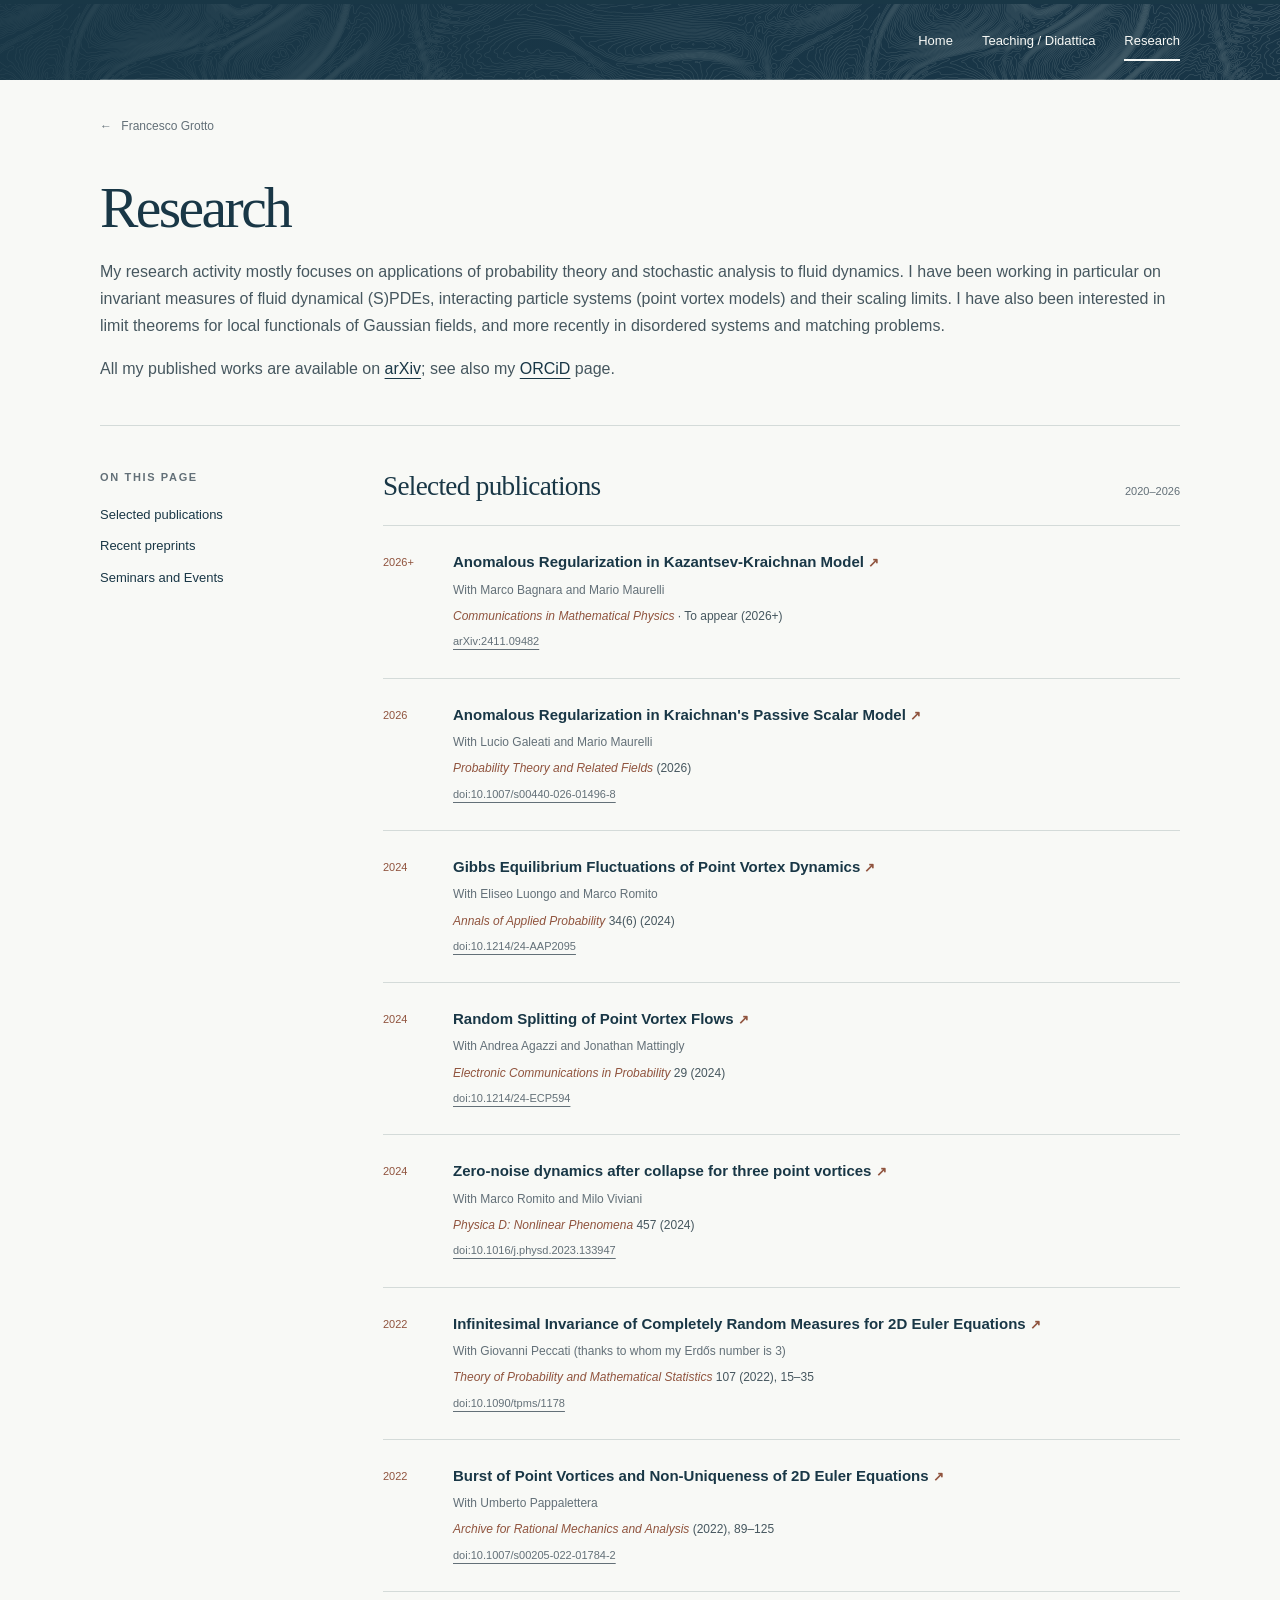
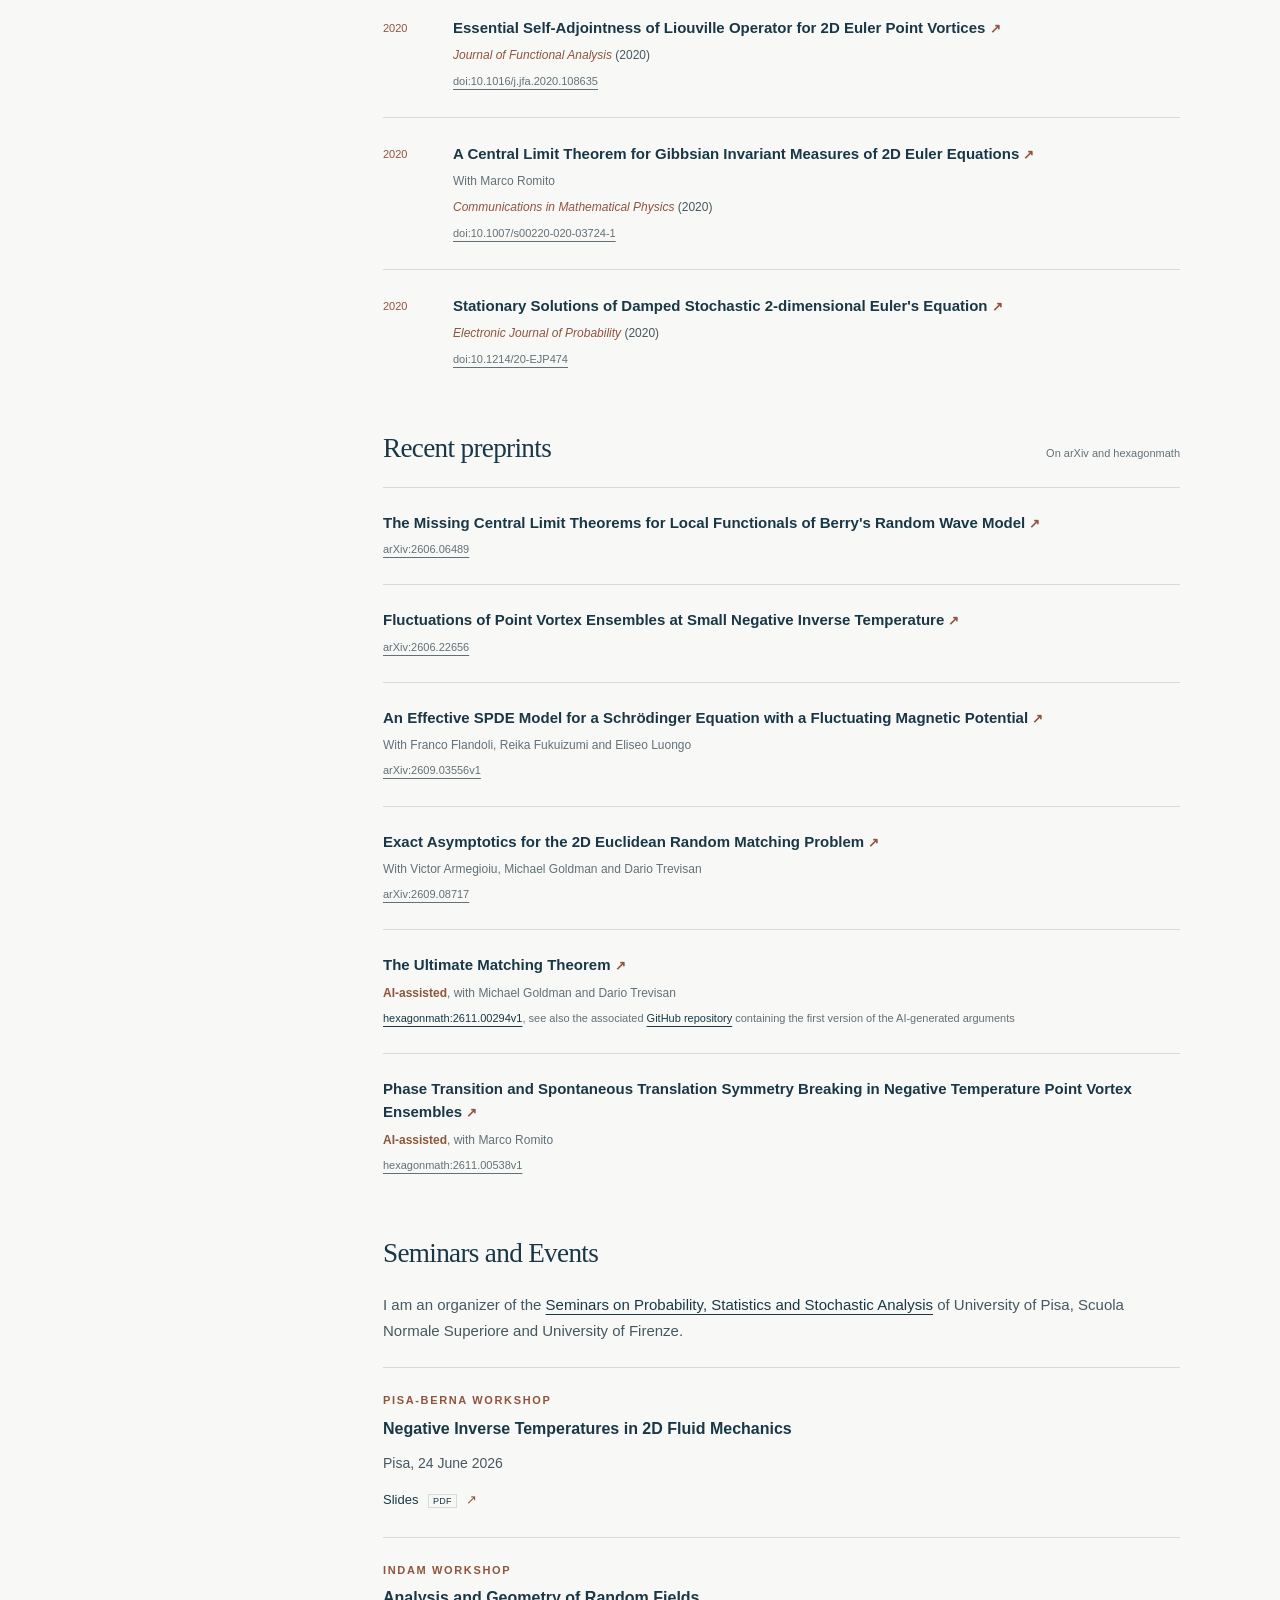
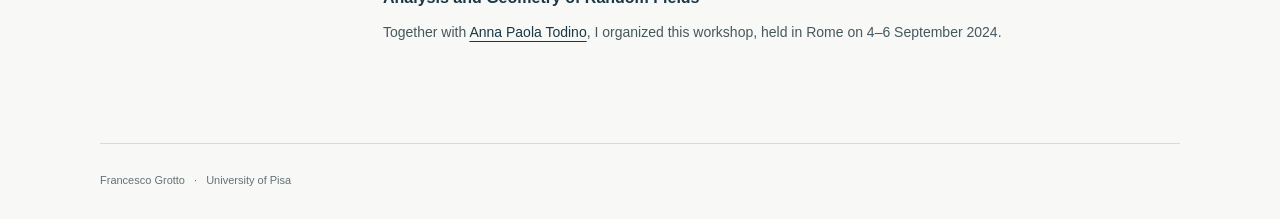
==== commit 3a3748e1: "Label AI-assisted preprints using the page accent color" ====
--- a/research.html
+++ b/research.html
@@ -166,12 +166,12 @@
               </li>
               <li>
                 <h3><a href="https://hexagonmath.org/2611.00294v1">The Ultimate Matching Theorem <span aria-hidden="true">↗</span></a></h3>
-                <p class="publication-authors">With <a href="https://www.cmap.polytechnique.fr/~michael.goldman/">Michael Goldman</a> and <a href="https://web.dm.unipi.it/trevisan/it/">Dario Trevisan</a></p>
+                <p class="publication-authors"><strong style="color: var(--accent);">AI-assisted</strong>, with <a href="https://www.cmap.polytechnique.fr/~michael.goldman/">Michael Goldman</a> and <a href="https://web.dm.unipi.it/trevisan/it/">Dario Trevisan</a></p>
                 <p class="publication-source"><a href="https://hexagonmath.org/2611.00294v1">hexagonmath:2611.00294v1</a>, see also the associated <a href="https://github.com/grottofrancesco/UltimateMatchingTheorem">GitHub repository</a> containing the first version of the AI-generated arguments</p>
               </li>
               <li>
                 <h3><a href="https://hexagonmath.org/2611.00538v1">Phase Transition and Spontaneous Translation Symmetry Breaking in Negative Temperature Point Vortex Ensembles <span aria-hidden="true">↗</span></a></h3>
-                <p class="publication-authors">With <a href="https://people.dm.unipi.it/romito/">Marco Romito</a></p>
+                <p class="publication-authors"><strong style="color: var(--accent);">AI-assisted</strong>, with <a href="https://people.dm.unipi.it/romito/">Marco Romito</a></p>
                 <a class="publication-source" href="https://hexagonmath.org/2611.00538v1">hexagonmath:2611.00538v1</a>
               </li>
             </ul>
